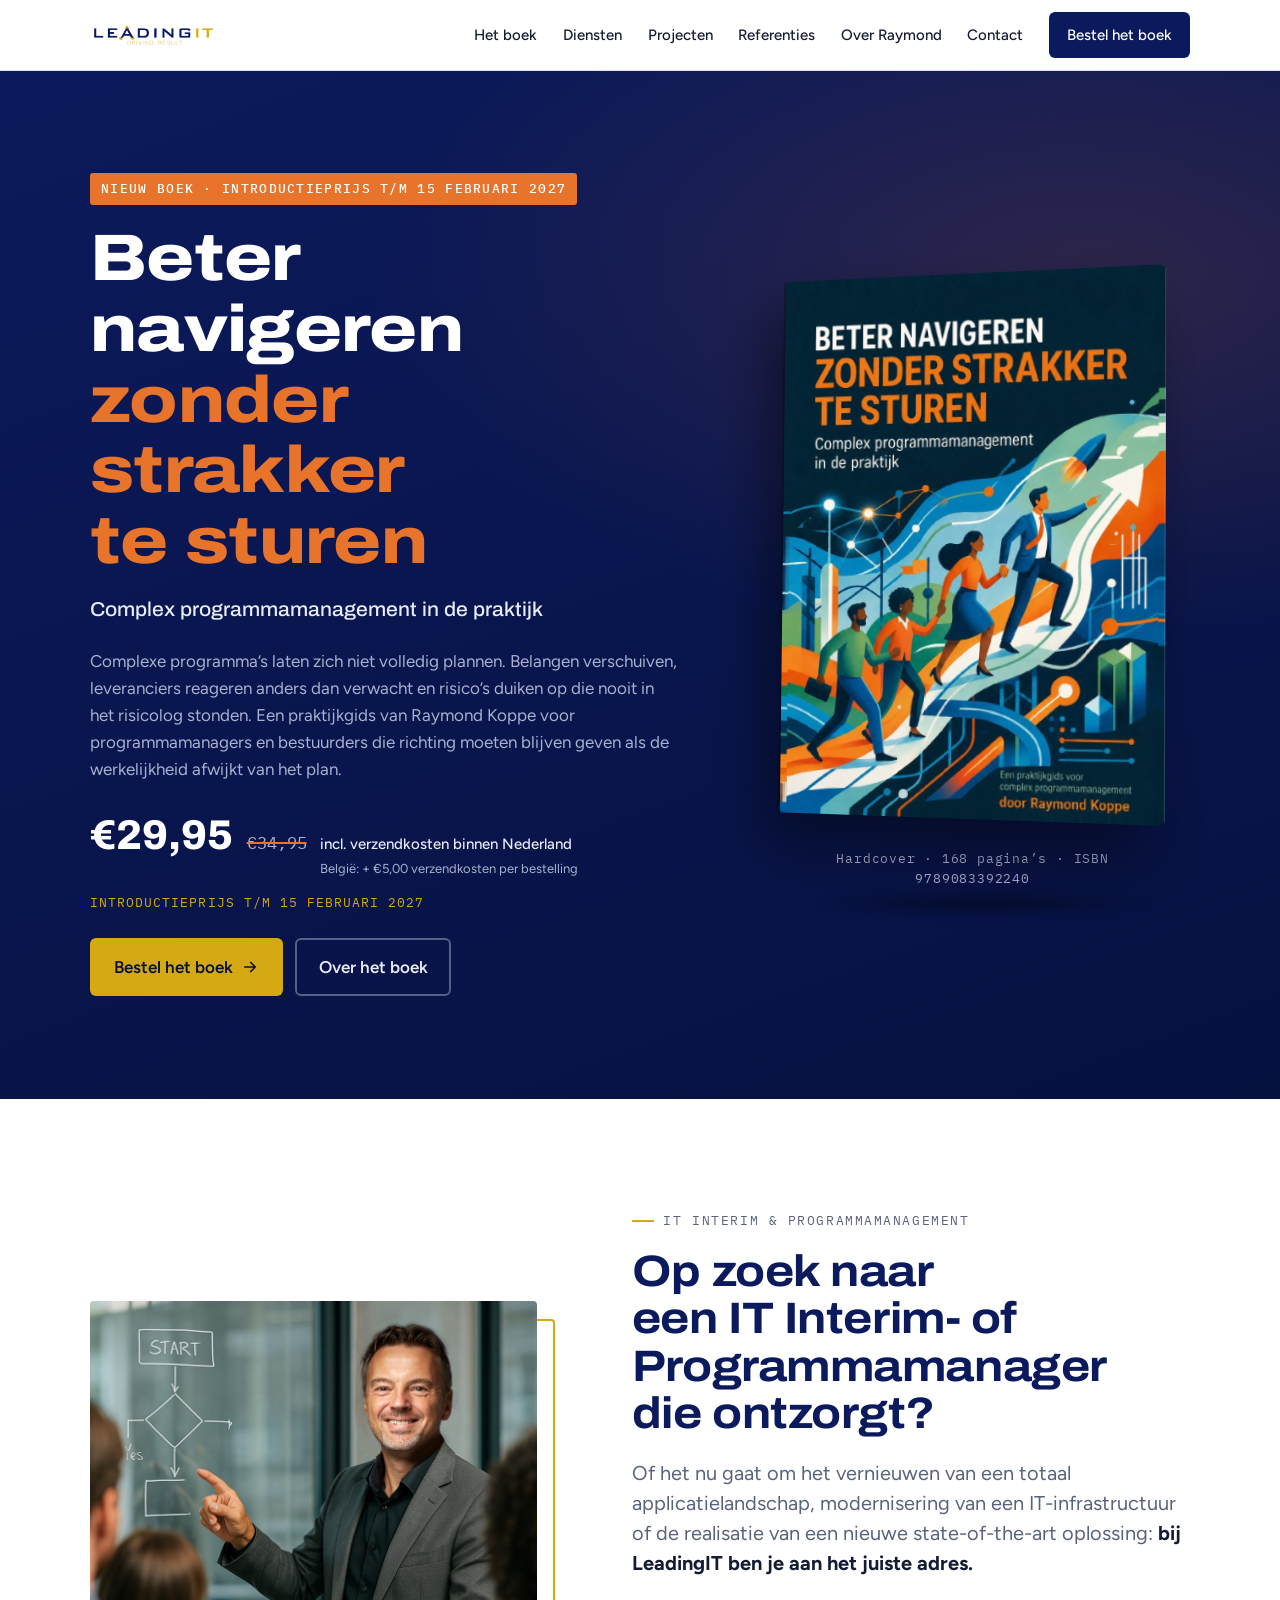
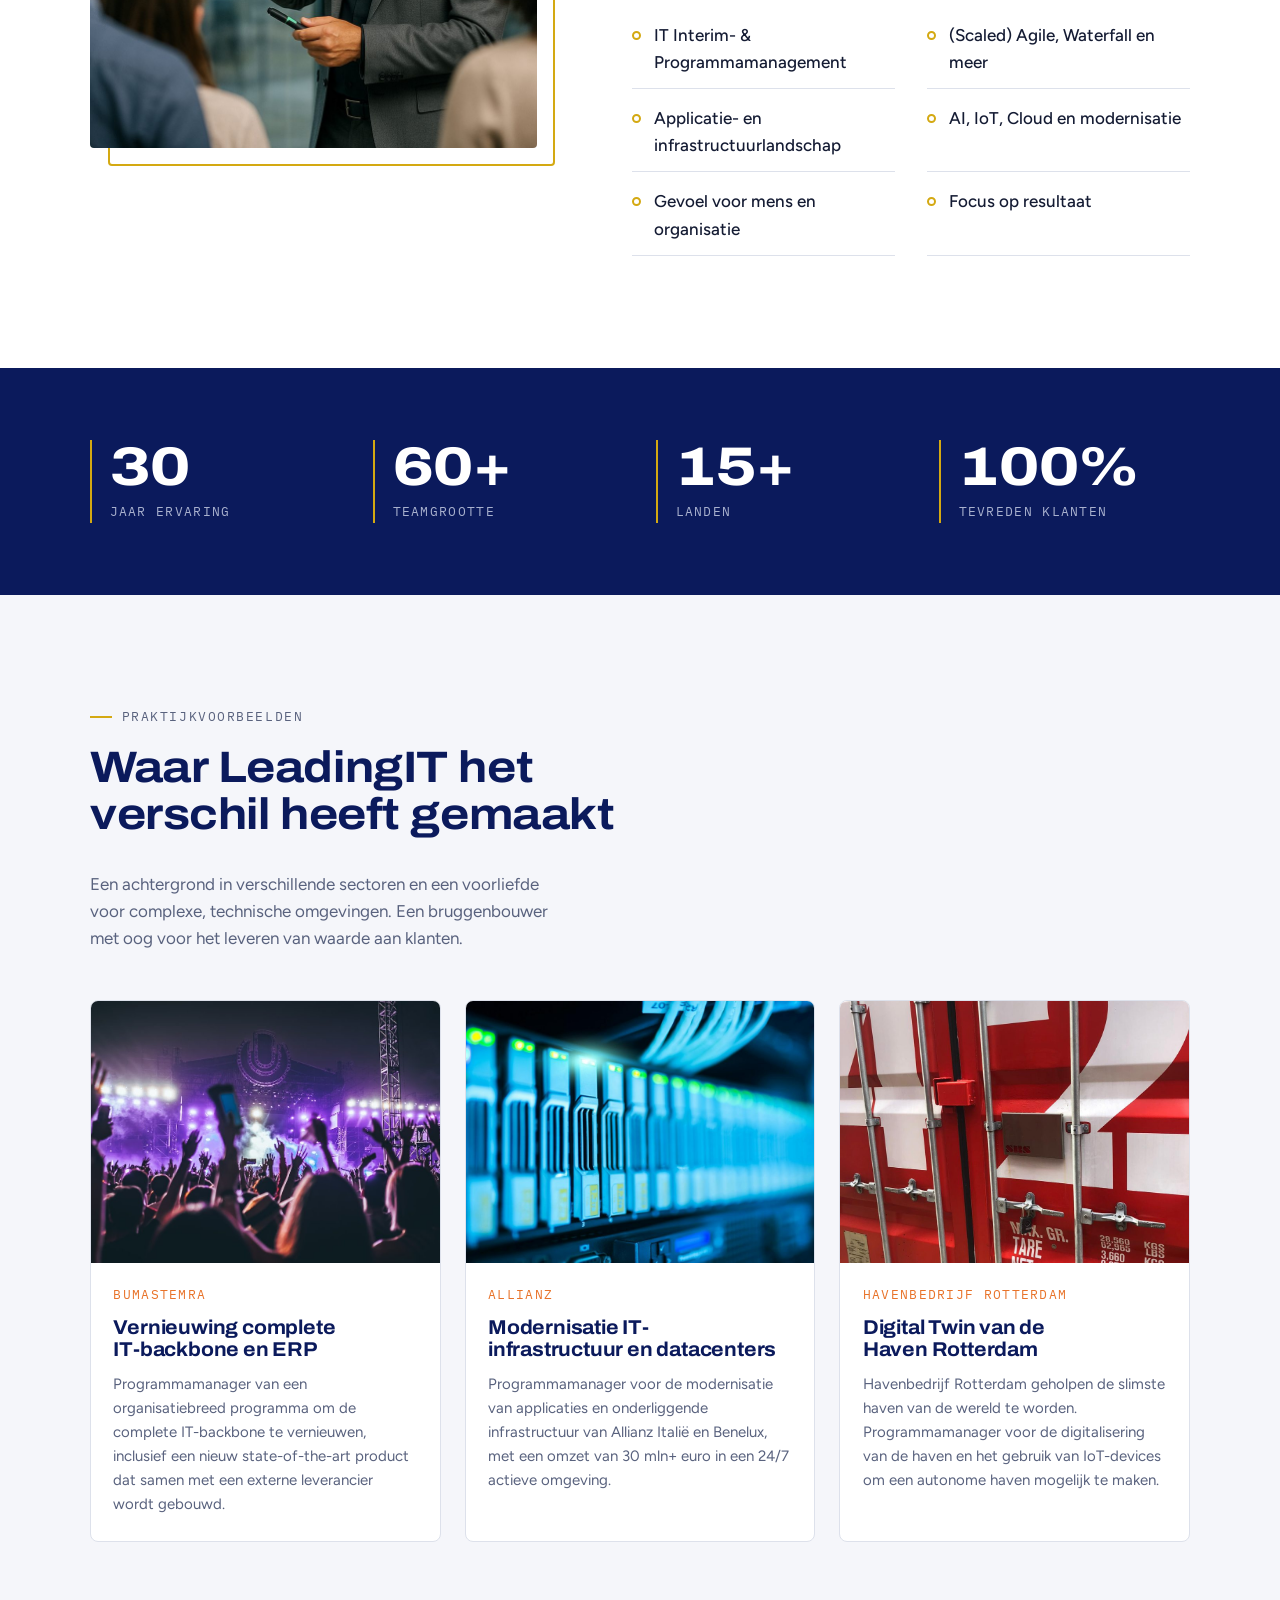
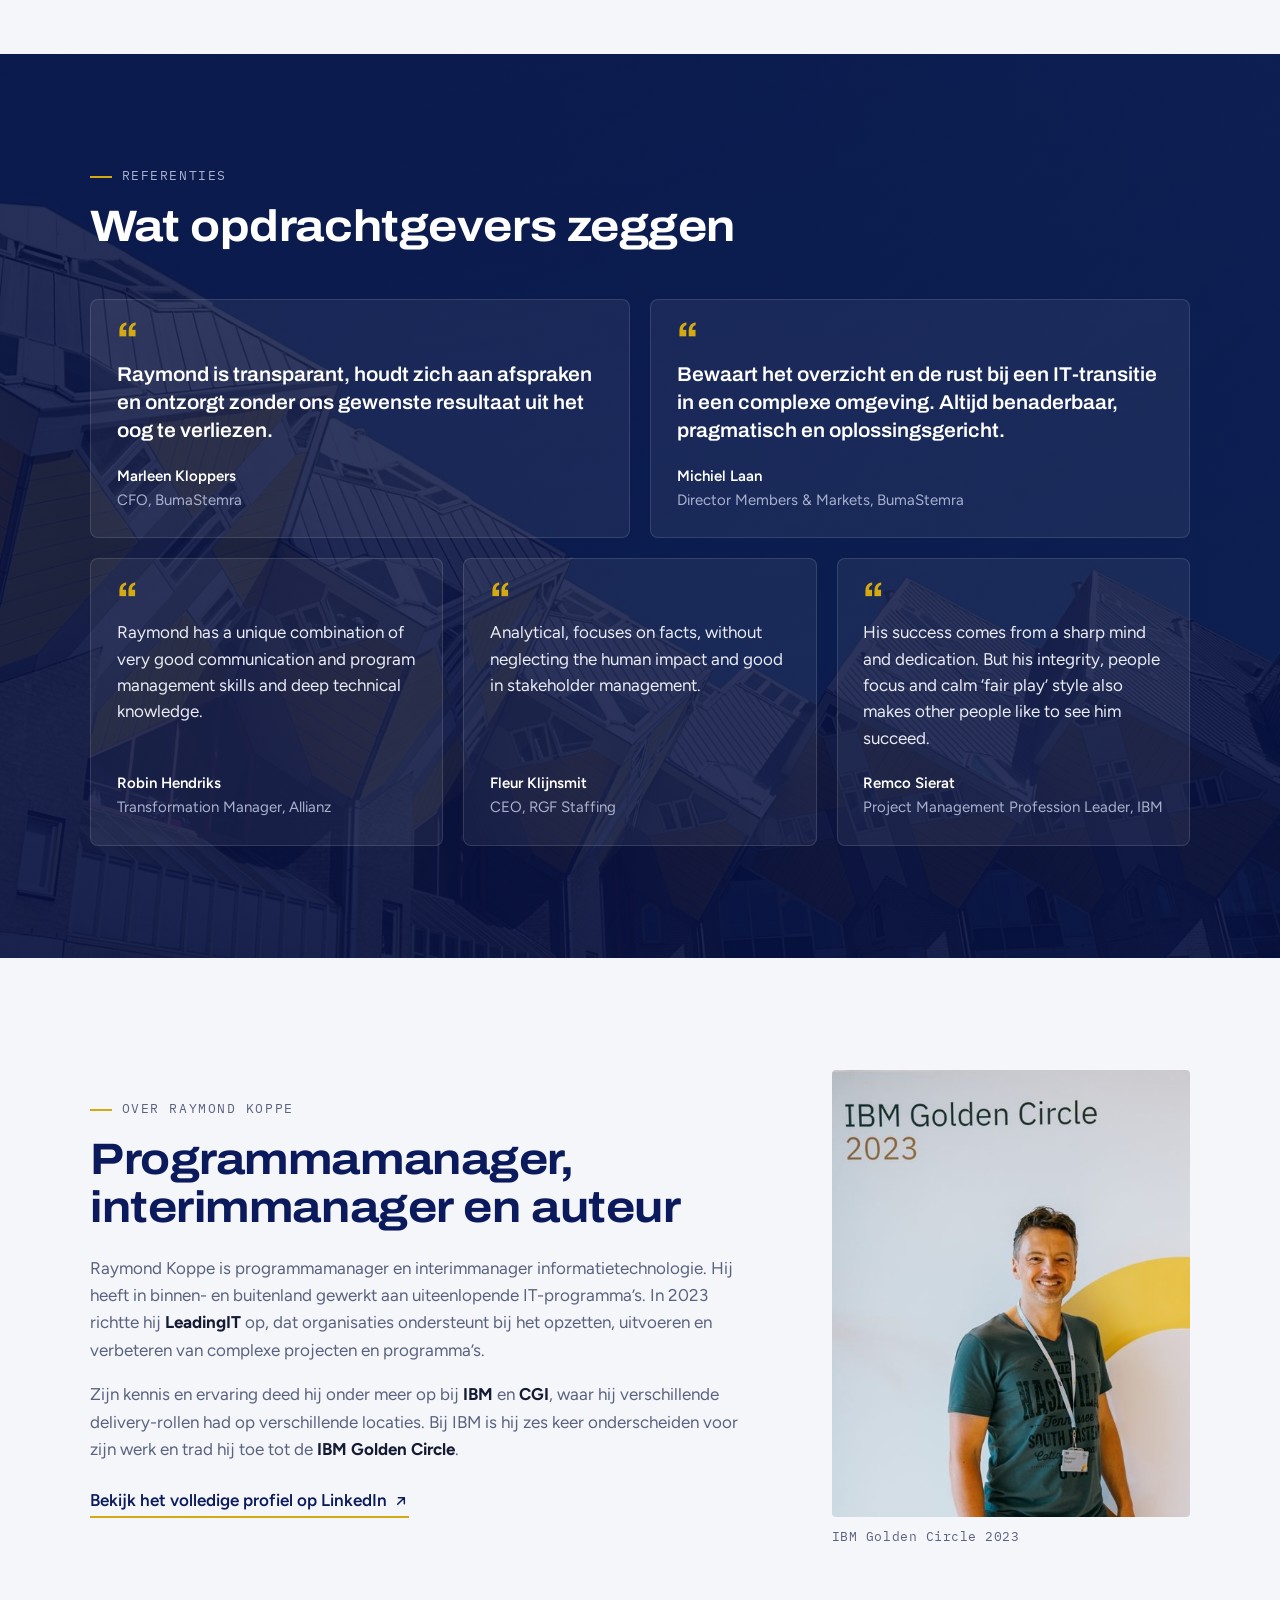
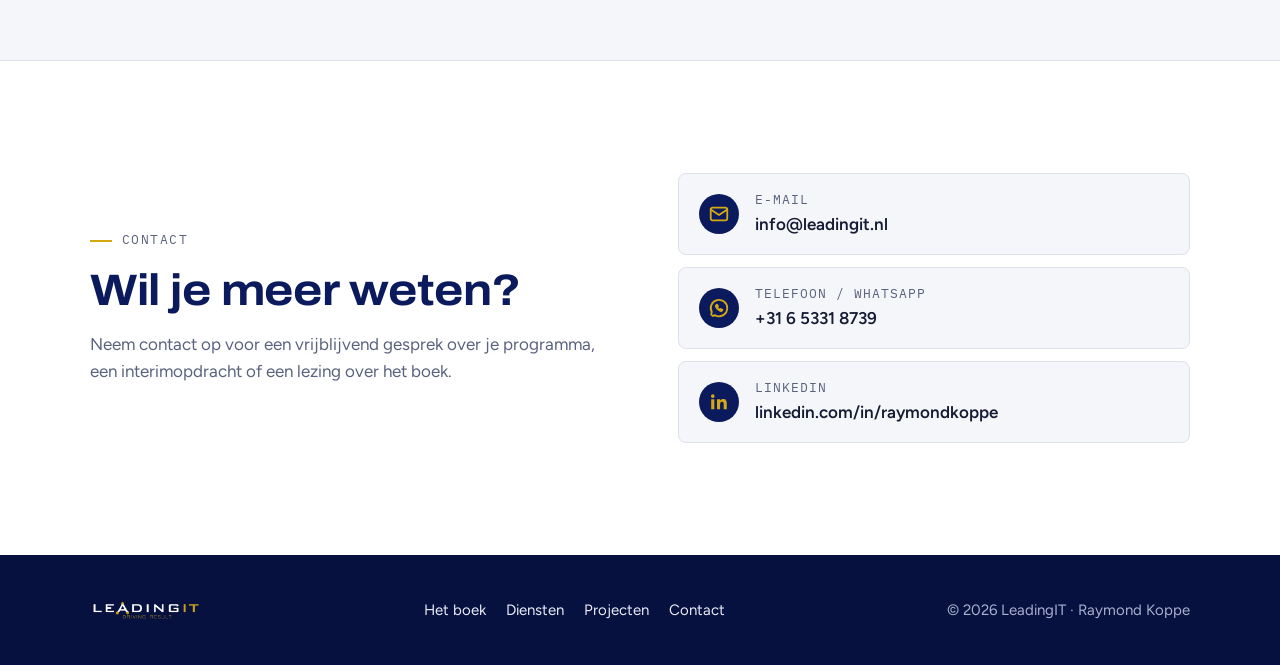
==== index.html @ d5b43ae6 "Add files via upload" ====
<!DOCTYPE html>
<html lang="nl">
<head>
<meta charset="utf-8">
<meta name="viewport" content="width=device-width, initial-scale=1, viewport-fit=cover">
<title>LeadingIT – IT Interim- en Programmamanagement</title>
<meta name="description" content="LeadingIT – IT Interim- en Programmamanagement door Raymond Koppe. Nieuw boek: Beter navigeren zonder strakker te sturen.">
<meta name="theme-color" content="#0B1A5C">
<meta property="og:title" content="LeadingIT – IT Interim- en Programmamanagement">
<meta property="og:description" content="Programmamanagement voor complexe IT-omgevingen door Raymond Koppe. Nieuw: het boek Beter navigeren zonder strakker te sturen.">
<meta property="og:image" content="https://www.leadingit.nl/images/boek-omslag.jpg">
<meta property="og:url" content="https://www.leadingit.nl/">
<meta property="og:type" content="website">
<meta name="twitter:card" content="summary_large_image">
<link rel="canonical" href="https://www.leadingit.nl/">
<link rel="preconnect" href="https://fonts.googleapis.com">
<link rel="preconnect" href="https://fonts.gstatic.com" crossorigin>
<link rel="stylesheet" href="https://fonts.googleapis.com/css2?family=Archivo:wdth,wght@100..125,500..800&family=Figtree:ital,wght@0,400;0,500;0,600;1,400&family=IBM+Plex+Mono:wght@400;500&display=swap">
<script type="application/ld+json">
{"@context":"https://schema.org","@type":"Organization","name":"LeadingIT","url":"https://www.leadingit.nl/","logo":"https://www.leadingit.nl/images/LeadingIT.png","email":"info@leadingit.nl","sameAs":["https://www.linkedin.com/in/raymondkoppe/"]}
</script>
<link rel="stylesheet" href="css/site.css">
</head>
<body>

<header class="site-header">
  <div class="wrap">
    <a href="#top" class="logo" aria-label="LeadingIT – naar boven"><img src="images/LeadingIT.png" alt="LeadingIT – Driving Result" width="800" height="214"></a>
    <button class="menu-toggle" id="menu-toggle" aria-expanded="false" aria-controls="nav" aria-label="Menu openen">
      <svg viewBox="0 0 24 24" fill="none" stroke="currentColor" stroke-width="2" stroke-linecap="round"><path d="M4 7h16M4 12h16M4 17h16"/></svg>
    </button>
    <nav class="nav" id="nav" aria-label="Hoofdmenu">
      <a href="boek/">Het boek</a>
      <a href="#diensten">Diensten</a>
      <a href="#projecten">Projecten</a>
      <a href="#referenties">Referenties</a>
      <a href="#over">Over Raymond</a>
      <a href="#contact">Contact</a>
      <a href="boek/#bestellen" class="btn btn-navy">Bestel het boek</a>
    </nav>
  </div>
</header>

<main id="top">

  <!-- 1. Boekaankondiging -->
  <section class="hero" aria-labelledby="hero-title">
    <div class="wrap">
      <div>
        <span class="badge" data-badge>Verschijnt 16 november 2026 · Nu voorbestellen</span>
        <h1 id="hero-title">Beter navigeren <span>zonder strakker te sturen</span></h1>
        <p class="sub">Complex programmamanagement in de praktijk</p>
        <p class="lead">Complexe programma’s laten zich niet volledig plannen. Belangen verschuiven, leveranciers reageren anders dan verwacht en risico’s duiken op die nooit in het risicolog stonden. Een praktijkgids van Raymond Koppe voor programmamanagers en bestuurders die richting moeten blijven geven als de werkelijkheid afwijkt van het plan.</p>
        <div class="hero-meta">
          <div class="price" data-price-box aria-label="Prijs: introductieprijs 29 euro 95 tot en met 15 februari 2027, daarna 34 euro 95, inclusief verzendkosten binnen Nederland; naar België 5 euro verzendkosten per bestelling">
            <span class="now" data-price-now>€29,95</span>
            <span class="was" data-price-was>€34,95</span>
            <span class="incl">incl. verzendkosten binnen Nederland<small>België: + €5,00 verzendkosten per bestelling</small></span>
            <span class="note" data-promo-note>Introductieprijs t/m 15 februari 2027</span>
          </div>
          <div class="hero-ctas">
            <a href="boek/#bestellen" class="btn btn-gold">Bestel het boek
              <svg width="18" height="18" viewBox="0 0 24 24" fill="none" stroke="currentColor" stroke-width="2.2" stroke-linecap="round" stroke-linejoin="round" aria-hidden="true"><path d="M5 12h14M13 6l6 6-6 6"/></svg></a>
            <a href="boek/" class="btn btn-ghost">Over het boek</a>
          </div>
        </div>
      </div>
      <div class="cover-stage">
        <img class="cover" src="images/boek-omslag.jpg" alt="Omslag van het boek Beter navigeren zonder strakker te sturen – Complex programmamanagement in de praktijk, door Raymond Koppe" width="900" height="1257">
        <p class="isbn">Hardcover · 168 pagina’s · ISBN 9789083392240</p>
      </div>
    </div>
  </section>

  <!-- 3. Diensten -->
  <section class="services" id="diensten" aria-labelledby="diensten-title">
    <div class="wrap">
      <div class="portrait"><img src="images/Raymond.jpg" alt="Raymond Koppe licht een procesdiagram toe aan een team" width="900" height="900" loading="lazy"></div>
      <div>
        <p class="eyebrow">IT Interim &amp; Programmamanagement</p>
        <h2 id="diensten-title">Op zoek naar een IT Interim- of Programmamanager die ontzorgt?</h2>
        <p class="intro">Of het nu gaat om het vernieuwen van een totaal applicatielandschap, modernisering van een IT-infrastructuur of de realisatie van een nieuwe state-of-the-art oplossing: <strong>bij LeadingIT ben je aan het juiste adres.</strong></p>
        <ul class="skills">
          <li>IT Interim- &amp; Programmamanagement</li>
          <li>(Scaled) Agile, Waterfall en meer</li>
          <li>Applicatie- en infrastructuurlandschap</li>
          <li>AI, IoT, Cloud en modernisatie</li>
          <li>Gevoel voor mens en organisatie</li>
          <li>Focus op resultaat</li>
        </ul>
      </div>
    </div>
  </section>

  <!-- 4. Cijfers -->
  <div class="stats" role="region" aria-label="LeadingIT in cijfers">
    <div class="wrap">
      <div class="stat"><b>30</b><span>Jaar ervaring</span></div>
      <div class="stat"><b>60+</b><span>Teamgrootte</span></div>
      <div class="stat"><b>15+</b><span>Landen</span></div>
      <div class="stat"><b>100%</b><span>Tevreden klanten</span></div>
    </div>
  </div>

  <!-- 5. Praktijkvoorbeelden -->
  <section id="projecten" aria-labelledby="projecten-title">
    <div class="wrap">
      <div class="section-head">
        <div>
          <p class="eyebrow">Praktijkvoorbeelden</p>
          <h2 id="projecten-title">Waar LeadingIT het verschil heeft gemaakt</h2>
        </div>
        <p>Een achtergrond in verschillende sectoren en een voorliefde voor complexe, technische omgevingen. Een bruggenbouwer met oog voor het leveren van waarde aan klanten.</p>
      </div>
      <div class="projects">
        <article class="project">
          <figure><img src="images/photo-1506157786151-b8491531f063.jpeg" alt="Publiek bij een concert" width="1000" height="667" loading="lazy"></figure>
          <div class="body">
            <span class="client">BumaStemra</span>
            <h3>Vernieuwing complete IT-backbone en ERP</h3>
            <p>Programmamanager van een organisatiebreed programma om de complete IT-backbone te vernieuwen, inclusief een nieuw state-of-the-art product dat samen met een externe leverancier wordt gebouwd.</p>
          </div>
        </article>
        <article class="project">
          <figure><img src="images/Photobypanumasnikhomkhai.jpg" alt="Serverrack in een datacenter" width="1000" height="668" loading="lazy"></figure>
          <div class="body">
            <span class="client">Allianz</span>
            <h3>Modernisatie IT-infrastructuur en datacenters</h3>
            <p>Programmamanager voor de modernisatie van applicaties en onderliggende infrastructuur van Allianz Italië en Benelux, met een omzet van 30 mln+ euro in een 24/7 actieve omgeving.</p>
          </div>
        </article>
        <article class="project">
          <figure><img src="images/0ea5acba-e7ef-4977-ac87-de1d25829644.jpg" alt="Containerdeuren in de haven" width="750" height="1000" loading="lazy"></figure>
          <div class="body">
            <span class="client">Havenbedrijf Rotterdam</span>
            <h3>Digital Twin van de Haven Rotterdam</h3>
            <p>Havenbedrijf Rotterdam geholpen de slimste haven van de wereld te worden. Programmamanager voor de digitalisering van de haven en het gebruik van IoT-devices om een autonome haven mogelijk te maken.</p>
          </div>
        </article>
      </div>
    </div>
  </section>

  <!-- 6. Referenties -->
  <section class="refs" id="referenties" aria-labelledby="refs-title">
    <div class="wrap">
      <div class="section-head">
        <div>
          <p class="eyebrow">Referenties</p>
          <h2 id="refs-title">Wat opdrachtgevers zeggen</h2>
        </div>
      </div>
      <div class="refs-grid">
        <figure class="ref feature">
          <blockquote>Raymond is transparant, houdt zich aan afspraken en ontzorgt zonder ons gewenste resultaat uit het oog te verliezen.</blockquote>
          <figcaption><b>Marleen Kloppers</b>CFO, BumaStemra</figcaption>
        </figure>
        <figure class="ref feature">
          <blockquote>Bewaart het overzicht en de rust bij een IT-transitie in een complexe omgeving. Altijd benaderbaar, pragmatisch en oplossingsgericht.</blockquote>
          <figcaption><b>Michiel Laan</b>Director Members &amp; Markets, BumaStemra</figcaption>
        </figure>
        <figure class="ref">
          <blockquote>Raymond has a unique combination of very good communication and program management skills and deep technical knowledge.</blockquote>
          <figcaption><b>Robin Hendriks</b>Transformation Manager, Allianz</figcaption>
        </figure>
        <figure class="ref">
          <blockquote>Analytical, focuses on facts, without neglecting the human impact and good in stakeholder management.</blockquote>
          <figcaption><b>Fleur Klijnsmit</b>CEO, RGF Staffing</figcaption>
        </figure>
        <figure class="ref">
          <blockquote>His success comes from a sharp mind and dedication. But his integrity, people focus and calm ‘fair play’ style also makes other people like to see him succeed.</blockquote>
          <figcaption><b>Remco Sierat</b>Project Management Profession Leader, IBM</figcaption>
        </figure>
      </div>
    </div>
  </section>

  <!-- 7. Over Raymond -->
  <section class="about" id="over" aria-labelledby="over-title">
    <div class="wrap">
      <div>
        <p class="eyebrow">Over Raymond Koppe</p>
        <h2 id="over-title">Programmamanager, interimmanager en auteur</h2>
        <div class="prose">
          <p>Raymond Koppe is programmamanager en interimmanager informatietechnologie. Hij heeft in binnen- en buitenland gewerkt aan uiteenlopende IT-programma’s. In 2023 richtte hij <strong>LeadingIT</strong> op, dat organisaties ondersteunt bij het opzetten, uitvoeren en verbeteren van complexe projecten en programma’s.</p>
          <p>Zijn kennis en ervaring deed hij onder meer op bij <strong>IBM</strong> en <strong>CGI</strong>, waar hij verschillende delivery-rollen had op verschillende locaties. Bij IBM is hij zes keer onderscheiden voor zijn werk en trad hij toe tot de <strong>IBM Golden Circle</strong>.</p>
        </div>
        <a class="text-link" href="https://www.linkedin.com/in/raymondkoppe/" target="_blank" rel="noopener">Bekijk het volledige profiel op LinkedIn
          <svg width="16" height="16" viewBox="0 0 24 24" fill="none" stroke="currentColor" stroke-width="2.2" stroke-linecap="round" stroke-linejoin="round" aria-hidden="true"><path d="M7 17 17 7M8 7h9v9"/></svg></a>
      </div>
      <figure>
        <img src="images/raymond-golden-circle.jpg" alt="Raymond Koppe bij de IBM Golden Circle 2023" width="500" height="915" loading="lazy">
        <figcaption>IBM Golden Circle 2023</figcaption>
      </figure>
    </div>
  </section>

  <!-- 8. Contact -->
  <section class="contact" id="contact" aria-labelledby="contact-title">
    <div class="wrap">
      <div>
        <p class="eyebrow">Contact</p>
        <h2 id="contact-title">Wil je meer weten?</h2>
        <p class="lead">Neem contact op voor een vrijblijvend gesprek over je programma, een interimopdracht of een lezing over het boek.</p>
      </div>
      <div class="channels">
        <a class="channel" href="mailto:info@leadingit.nl?subject=Informatie%20aanvraag%20website">
          <svg viewBox="0 0 24 24" fill="none" stroke="currentColor" stroke-width="2" stroke-linecap="round" stroke-linejoin="round" aria-hidden="true"><rect x="3" y="5" width="18" height="14" rx="2"/><path d="m3 7 9 6 9-6"/></svg>
          <span><small>E-mail</small><b>info@leadingit.nl</b></span></a>
        <a class="channel" href="https://wa.me/31653318739" target="_blank" rel="noopener">
          <svg viewBox="0 0 24 24" fill="none" stroke="currentColor" stroke-width="2" stroke-linecap="round" stroke-linejoin="round" aria-hidden="true"><path d="M21 12a9 9 0 0 1-13.3 7.9L3 21l1.1-4.6A9 9 0 1 1 21 12Z"/><path d="M8.5 9.5c.5 2.5 3.5 5.5 6 6l1.2-1.4-2-1-1 .9c-1-.4-2.3-1.7-2.7-2.7l.9-1-1-2-1.4 1.2Z"/></svg>
          <span><small>Telefoon / WhatsApp</small><b>+31 6 5331 8739</b></span></a>
        <a class="channel" href="https://www.linkedin.com/in/raymondkoppe/" target="_blank" rel="noopener">
          <svg viewBox="0 0 24 24" fill="currentColor" aria-hidden="true"><path d="M6.9 20H3.5V9h3.4v11ZM5.2 7.5a2 2 0 1 1 0-4 2 2 0 0 1 0 4ZM20.5 20h-3.4v-5.4c0-1.3 0-3-1.8-3s-2.1 1.4-2.1 2.9V20H9.8V9h3.3v1.5c.5-.9 1.6-1.8 3.3-1.8 3.5 0 4.1 2.3 4.1 5.3V20Z"/></svg>
          <span><small>LinkedIn</small><b>linkedin.com/in/raymondkoppe</b></span></a>
      </div>
    </div>
  </section>
</main>

<footer class="site-footer">
  <div class="wrap">
    <a href="./"><img src="images/LeadingIT-licht.png" alt="LeadingIT" width="800" height="214"></a>
    <nav aria-label="Footer">
      <a href="boek/">Het boek</a><a href="#diensten">Diensten</a><a href="#projecten">Projecten</a><a href="#contact">Contact</a>
    </nav>
    <span>© <span id="year">2026</span> LeadingIT · Raymond Koppe</span>
  </div>
</footer>

<script src="js/site.js"></script>
</body>
</html>
---- css/site.css ----
/* Layout: book-first hero on deep navy, then light editorial sections on a 12-col grid; one gold accent, cover-orange only around the book. */
:root{
  --navy:#0B1A5C;      /* logo navy */
  --navy-deep:#071140;
  --gold:#D4A912;      /* logo gold */
  --orange:#E8732A;    /* from the book cover */
  --ink:#141B33;
  --muted:#59627E;
  --paper:#F5F6FA;     /* cool off-white, biased to navy */
  --white:#FFFFFF;
  --line:#DDE1EB;
  --on-navy:#E9ECF6;
  --on-navy-muted:#A9B1CE;
  --ok:#1E7A4C;
  --err:#B3261E;

  --f-display:"Archivo", "Arial Narrow", Arial, sans-serif;
  --f-body:"Figtree", "Segoe UI", system-ui, sans-serif;
  --f-mono:"IBM Plex Mono", ui-monospace, Menlo, Consolas, monospace;

  --s-xs:.8125rem; --s-sm:.9375rem; --s-md:1.0625rem; --s-lg:1.25rem; --s-xl:1.75rem; --s-2xl:clamp(1.9rem,3.6vw,2.75rem); --s-3xl:clamp(2.3rem,5.4vw,4.1rem);
  --gutter:clamp(16px,4vw,40px);
  --max:1180px;
  --radius:6px;
  color-scheme:light;
}
*,*::before,*::after{box-sizing:border-box}
html{scroll-behavior:smooth;scroll-padding-top:84px}
body{margin:0;background:var(--paper);color:var(--ink);font-family:var(--f-body);font-size:var(--s-md);line-height:1.6;-webkit-font-smoothing:antialiased}
img{max-width:100%;height:auto;display:block}
a{color:inherit}
h1,h2,h3{font-family:var(--f-display);font-stretch:112%;line-height:1.08;letter-spacing:-.01em;margin:0;text-wrap:balance}
p{margin:0}
.wrap{max-width:var(--max);margin-inline:auto;padding-inline:var(--gutter)}
.eyebrow{font-family:var(--f-mono);font-size:var(--s-xs);letter-spacing:.12em;text-transform:uppercase;color:var(--muted);display:flex;align-items:center;gap:.6rem}
.eyebrow::before{content:"";width:22px;height:2px;background:var(--gold)}
section{padding-block:clamp(64px,9vw,112px)}
:focus-visible{outline:3px solid var(--gold);outline-offset:2px;border-radius:2px}

/* Buttons */
.btn{display:inline-flex;align-items:center;gap:.55rem;font-family:var(--f-body);font-weight:600;font-size:var(--s-md);padding:.85rem 1.35rem;border-radius:var(--radius);border:2px solid transparent;text-decoration:none;cursor:pointer;transition:background .2s,color .2s,border-color .2s,transform .2s}
.btn:hover{transform:translateY(-1px)}
.btn-gold{background:var(--gold);color:var(--navy-deep)}
.btn-gold:hover{background:#E6BB1E}
.btn-ghost{border-color:rgba(233,236,246,.35);color:var(--on-navy)}
.btn-ghost:hover{border-color:var(--on-navy)}
.btn-navy{background:var(--navy);color:var(--white)}
.btn-navy:hover{background:var(--navy-deep)}

/* Header */
.site-header{position:sticky;top:env(safe-area-inset-top,0px);z-index:50;background:rgba(255,255,255,.94);backdrop-filter:saturate(1.4) blur(10px);border-bottom:1px solid var(--line)}
.site-header .wrap{display:flex;align-items:center;justify-content:space-between;gap:1.5rem;min-height:70px}
.logo img{height:34px;width:auto}
.nav{display:flex;align-items:center;gap:1.6rem}
.nav a{text-decoration:none;font-weight:500;font-size:var(--s-sm);color:var(--ink)}
.nav a:not(.btn):hover{color:var(--navy);text-decoration:underline;text-decoration-color:var(--gold);text-underline-offset:6px;text-decoration-thickness:2px}
.nav .btn{padding:.55rem 1rem;font-size:var(--s-sm)}
.nav a.btn,.nav a.btn:hover{color:var(--white);text-decoration:none}
.menu-toggle{display:none;background:none;border:0;padding:.5rem;cursor:pointer;color:var(--navy)}
.menu-toggle svg{width:28px;height:28px}
@media (max-width:900px){
  .menu-toggle{display:block}
  .nav{position:absolute;left:0;right:0;top:100%;flex-direction:column;align-items:stretch;gap:0;background:var(--white);border-bottom:1px solid var(--line);padding:.5rem var(--gutter) 1.25rem;display:none}
  .nav.open{display:flex}
  .nav a{padding:.8rem 0;border-bottom:1px solid var(--line);font-size:var(--s-md)}
  .nav .btn{margin-top:1rem;justify-content:center;border-bottom:0}
}

/* Hero: book */
.hero{background:radial-gradient(1200px 600px at 85% 20%,rgba(232,115,42,.16),transparent 60%),linear-gradient(160deg,var(--navy) 0%,var(--navy-deep) 100%);color:var(--on-navy);padding-block:clamp(56px,8vw,104px);overflow:hidden}
.hero .wrap{display:grid;grid-template-columns:minmax(0,1.15fr) minmax(0,.85fr);gap:clamp(32px,6vw,80px);align-items:center}
.hero .eyebrow{color:var(--on-navy-muted)}
.badge{display:inline-flex;align-items:center;gap:.5rem;font-family:var(--f-mono);font-size:var(--s-xs);letter-spacing:.1em;text-transform:uppercase;background:var(--orange);color:var(--white);padding:.35rem .7rem;border-radius:3px;font-weight:500}
.hero h1{font-size:var(--s-3xl);font-weight:800;font-stretch:118%;color:var(--white);margin-top:1.1rem}
.hero h1 span{color:var(--orange);display:block}
.hero .sub{font-family:var(--f-display);font-stretch:105%;font-size:var(--s-lg);font-weight:500;color:var(--on-navy);margin-top:1rem}
.hero .lead{max-width:56ch;color:var(--on-navy-muted);margin-top:1.4rem;font-size:var(--s-md)}
.hero-meta{display:flex;flex-wrap:wrap;align-items:flex-end;gap:1.5rem 2rem;margin-top:2rem}
.price{display:flex;align-items:baseline;gap:.85rem;flex-wrap:wrap}
.price .now{font-family:var(--f-display);font-weight:800;font-size:2.6rem;color:var(--white);font-variant-numeric:tabular-nums;line-height:1}
.price .was{font-family:var(--f-mono);color:var(--on-navy-muted);text-decoration:line-through;text-decoration-color:var(--orange);text-decoration-thickness:2px}
.price .incl{font-size:var(--s-sm);color:var(--on-navy);font-weight:500}
.price .note{flex-basis:100%;font-family:var(--f-mono);font-size:var(--s-xs);letter-spacing:.08em;text-transform:uppercase;color:var(--gold)}
.hero-ctas{display:flex;flex-wrap:wrap;gap:.75rem}
.cover-stage{position:relative;justify-self:center;perspective:1400px;max-width:380px;width:100%}
.cover{width:100%;border-radius:3px 6px 6px 3px;box-shadow:0 2px 0 rgba(255,255,255,.08) inset,-18px 30px 60px rgba(0,0,0,.45),-2px 0 0 rgba(0,0,0,.25);transform:rotateY(-12deg) rotateX(2deg);transform-origin:left center;transition:transform .6s cubic-bezier(.2,.7,.2,1)}
.cover-stage:hover .cover{transform:rotateY(-4deg)}
.cover-stage::after{content:"";position:absolute;left:8%;right:2%;bottom:-26px;height:26px;background:radial-gradient(closest-side,rgba(0,0,0,.45),transparent);filter:blur(4px)}
.isbn{font-family:var(--f-mono);font-size:var(--s-xs);color:var(--on-navy-muted);margin-top:2.4rem;text-align:center;letter-spacing:.06em}
@media (max-width:860px){.hero .wrap{grid-template-columns:1fr}.cover-stage{max-width:280px;order:-1}}

/* Book + order */
.book .wrap{display:grid;grid-template-columns:minmax(0,1fr) minmax(0,460px);gap:clamp(32px,6vw,72px);align-items:start}
.book h2{font-size:var(--s-2xl);color:var(--navy);margin-top:1rem}
.prose{display:grid;gap:1.1rem;margin-top:1.5rem;max-width:62ch;color:var(--ink)}
.prose strong{color:var(--navy)}
.questions{list-style:none;padding:0;margin:2rem 0 0;display:grid;gap:0;border-top:1px solid var(--line);max-width:62ch}
.questions li{padding:1rem 0 1rem 2.2rem;border-bottom:1px solid var(--line);position:relative;font-weight:500}
.questions li::before{content:"?";position:absolute;left:0;top:.95rem;width:1.5rem;height:1.5rem;border-radius:50%;background:var(--navy);color:var(--gold);font-family:var(--f-display);font-weight:800;font-size:.85rem;display:grid;place-items:center}
.pullquote{margin:2.4rem 0 0;padding:0;max-width:30ch;font-family:var(--f-display);font-stretch:110%;font-weight:700;font-size:var(--s-xl);line-height:1.2;color:var(--navy)}
.pullquote::before{content:"";display:block;width:48px;height:4px;background:var(--orange);margin-bottom:1rem}
.parts{list-style:none;padding:0;margin:2rem 0 0;display:grid;grid-template-columns:repeat(auto-fit,minmax(150px,1fr));gap:.6rem;max-width:62ch}
.parts li{background:var(--white);border:1px solid var(--line);border-radius:var(--radius);padding:.75rem .9rem;font-weight:600;font-size:var(--s-sm);color:var(--navy);line-height:1.3}
.parts span{display:block;font-family:var(--f-mono);font-size:var(--s-xs);font-weight:400;letter-spacing:.08em;text-transform:uppercase;color:var(--orange);margin-bottom:.25rem}
.audience{display:flex;flex-wrap:wrap;gap:.5rem;margin-top:2rem}
.audience span{font-size:var(--s-sm);font-weight:500;border:1px solid var(--line);background:var(--white);padding:.35rem .8rem;border-radius:99px}

.order{background:var(--white);border:1px solid var(--line);border-radius:10px;padding:clamp(20px,3vw,32px);box-shadow:0 24px 48px -28px rgba(11,26,92,.35)}
.order-head{display:flex;gap:1rem;align-items:center;padding-bottom:1.25rem;border-bottom:1px solid var(--line)}
.order-head img{width:64px;border-radius:2px;box-shadow:0 6px 14px rgba(0,0,0,.2)}
.order-head h3{font-size:var(--s-lg);color:var(--navy)}
.order-head p{font-size:var(--s-sm);color:var(--muted)}
.order-head .mini-price{font-family:var(--f-mono);font-size:var(--s-sm);margin-top:.2rem;color:var(--ink)}
.order-head .mini-price s{color:var(--muted)}
form{display:grid;gap:1rem;margin-top:1.25rem}
.row{display:grid;grid-template-columns:1fr 1fr;gap:1rem}
.row.addr{grid-template-columns:1fr 1.6fr}
@media (max-width:480px){.row,.row.addr{grid-template-columns:1fr}}
.field{display:grid;gap:.35rem;min-width:0}
label{font-size:var(--s-sm);font-weight:600;color:var(--ink)}
label .opt{font-weight:400;color:var(--muted)}
input,textarea{font:inherit;font-size:var(--s-md);color:var(--ink);background:var(--paper);border:1px solid var(--line);border-radius:var(--radius);padding:.7rem .8rem;width:100%;transition:border-color .15s,background .15s}
input:focus,textarea:focus{outline:none;border-color:var(--navy);background:var(--white);box-shadow:0 0 0 3px rgba(11,26,92,.12)}
input:user-invalid{border-color:var(--err)}
textarea{min-height:84px;resize:vertical}
.qty{display:flex;align-items:stretch;border:1px solid var(--line);border-radius:var(--radius);overflow:hidden;width:max-content}
.qty button{background:var(--paper);border:0;width:44px;font-size:1.2rem;cursor:pointer;color:var(--navy)}
.qty button:hover{background:var(--line)}
.qty input{width:64px;text-align:center;border:0;border-radius:0;background:var(--white);font-variant-numeric:tabular-nums;-moz-appearance:textfield}
.qty input::-webkit-outer-spin-button,.qty input::-webkit-inner-spin-button{-webkit-appearance:none;margin:0}
.total{display:flex;justify-content:space-between;align-items:baseline;padding:1rem 0;border-top:1px dashed var(--line);border-bottom:1px dashed var(--line)}
.total span:first-child{font-size:var(--s-sm);color:var(--muted)}
.total output{font-family:var(--f-display);font-weight:800;font-size:1.6rem;color:var(--navy);font-variant-numeric:tabular-nums}
.fine{font-size:var(--s-xs);color:var(--muted);line-height:1.5}
.consent{display:flex;gap:.6rem;align-items:flex-start;font-weight:400;font-size:var(--s-sm)}
.consent input{width:auto;margin-top:.25rem;accent-color:var(--navy)}
.hp{position:absolute;left:-9999px}
.form-msg{border-radius:var(--radius);padding:1rem;font-size:var(--s-sm)}
.form-msg.ok{background:#E8F4EE;color:var(--ok);border:1px solid #BFE0CD}
.form-msg.err{background:#FBEDEC;color:var(--ink);border:1px solid #F0C9C6}
.form-msg pre{white-space:pre-wrap;font-family:var(--f-mono);font-size:var(--s-xs);background:var(--white);border:1px solid var(--line);padding:.75rem;border-radius:4px;margin:.75rem 0;max-height:220px;overflow:auto}
.form-msg .actions{display:flex;flex-wrap:wrap;gap:.5rem}
.form-msg .btn{padding:.5rem .9rem;font-size:var(--s-sm)}
.book .wrap>*{min-width:0}
@media (max-width:960px){.book .wrap{grid-template-columns:minmax(0,1fr)}.order{position:static}}

/* Services */
.services{background:var(--white)}
.services .wrap{display:grid;grid-template-columns:minmax(0,1fr) minmax(0,1.2fr);gap:clamp(32px,6vw,80px);align-items:center}
.portrait{position:relative;padding:0 18px 18px 0}
.portrait img{width:100%;aspect-ratio:1;object-fit:cover;border-radius:4px}
.portrait::before{content:"";position:absolute;inset:18px 0 0 18px;border:2px solid var(--gold);border-radius:4px;z-index:0}
.portrait img{position:relative;z-index:1}
.services h2{font-size:var(--s-2xl);color:var(--navy);margin-top:1rem}
.services .intro{margin-top:1.25rem;max-width:58ch;color:var(--muted);font-size:var(--s-lg);line-height:1.5}
.services .intro strong{color:var(--ink)}
.skills{list-style:none;padding:0;margin:2rem 0 0;display:grid;grid-template-columns:repeat(2,minmax(0,1fr));gap:.25rem 2rem}
.skills li{display:flex;gap:.8rem;align-items:baseline;padding:.75rem 0;border-bottom:1px solid var(--line);font-weight:500}
.skills li::before{content:"";flex:none;width:9px;height:9px;border-radius:50%;border:2px solid var(--gold);transform:translateY(-1px)}
@media (max-width:860px){.services .wrap{grid-template-columns:1fr}.portrait{max-width:420px}}
@media (max-width:480px){.skills{grid-template-columns:1fr}}

/* Stats */
.stats{background:var(--navy);color:var(--on-navy);padding-block:clamp(48px,6vw,72px)}
.stats .wrap{display:grid;grid-template-columns:repeat(4,minmax(0,1fr));gap:2rem}
.stat{border-left:2px solid var(--gold);padding-left:1.1rem}
.stat b{display:block;font-family:var(--f-display);font-stretch:118%;font-weight:800;font-size:clamp(2.2rem,4.5vw,3.4rem);line-height:1;color:var(--white);font-variant-numeric:tabular-nums}
.stat span{display:block;margin-top:.5rem;font-family:var(--f-mono);font-size:var(--s-xs);letter-spacing:.1em;text-transform:uppercase;color:var(--on-navy-muted)}
@media (max-width:760px){.stats .wrap{grid-template-columns:repeat(2,minmax(0,1fr))}}

/* Projects */
.section-head{display:flex;justify-content:space-between;align-items:flex-end;gap:2rem;flex-wrap:wrap;margin-bottom:clamp(32px,4vw,48px)}
.section-head h2{font-size:var(--s-2xl);color:var(--navy);margin-top:1rem;max-width:22ch}
.section-head p{max-width:44ch;color:var(--muted)}
.projects{display:grid;grid-template-columns:repeat(3,minmax(0,1fr));gap:1.5rem}
.project{background:var(--white);border:1px solid var(--line);border-radius:8px;overflow:hidden;display:flex;flex-direction:column}
.project figure{margin:0;aspect-ratio:4/3;overflow:hidden;background:var(--navy)}
.project figure img{width:100%;height:100%;object-fit:cover;transition:transform .6s ease}
.project:hover figure img{transform:scale(1.04)}
.project .body{padding:1.4rem 1.4rem 1.6rem;display:grid;gap:.7rem;align-content:start}
.project .client{font-family:var(--f-mono);font-size:var(--s-xs);letter-spacing:.1em;text-transform:uppercase;color:var(--orange)}
.project h3{font-size:var(--s-lg);color:var(--navy);font-stretch:106%}
.project p{color:var(--muted);font-size:var(--s-sm)}
@media (max-width:900px){.projects{grid-template-columns:1fr 1fr}}
@media (max-width:600px){.projects{grid-template-columns:1fr}}

/* Testimonials */
.refs{background:linear-gradient(rgba(7,17,64,.86),rgba(7,17,64,.92)),url("../images/IMG_0067.jpg") center/cover;color:var(--on-navy)}
.refs .section-head h2{color:var(--white)}
.refs .eyebrow{color:var(--on-navy-muted)}
.refs-grid{display:grid;grid-template-columns:repeat(6,minmax(0,1fr));gap:1.25rem}
.ref{margin:0;background:rgba(255,255,255,.06);border:1px solid rgba(255,255,255,.12);border-radius:8px;padding:1.6rem;display:flex;flex-direction:column;justify-content:space-between;gap:1.25rem;grid-column:span 2}
.ref.feature{grid-column:span 3}
.ref blockquote{margin:0;font-size:var(--s-md);line-height:1.55;color:var(--on-navy)}
.ref.feature blockquote{font-family:var(--f-display);font-stretch:104%;font-weight:600;font-size:var(--s-lg);line-height:1.4;color:var(--white)}
.ref blockquote::before{content:"\201C";display:block;font-family:var(--f-display);font-weight:800;font-size:2.6rem;line-height:.6;color:var(--gold);margin-bottom:.6rem}
.ref figcaption{font-size:var(--s-sm);color:var(--on-navy-muted)}
.ref figcaption b{display:block;color:var(--white);font-weight:600}
@media (max-width:900px){.refs-grid{grid-template-columns:1fr 1fr}.ref,.ref.feature{grid-column:span 1}.ref.feature:first-child{grid-column:span 2}}
@media (max-width:600px){.refs-grid{grid-template-columns:1fr}.ref.feature:first-child{grid-column:span 1}}

/* About */
.about .wrap{display:grid;grid-template-columns:minmax(0,1.3fr) minmax(0,.7fr);gap:clamp(32px,6vw,80px);align-items:center}
.about h2{font-size:var(--s-2xl);color:var(--navy);margin-top:1rem}
.about .prose{color:var(--muted)}
.about .prose strong{color:var(--ink)}
.about figure{margin:0}
.about figure img{width:100%;aspect-ratio:4/5;object-fit:cover;object-position:top;border-radius:4px}
.about figcaption{font-family:var(--f-mono);font-size:var(--s-xs);color:var(--muted);margin-top:.6rem;letter-spacing:.04em}
.text-link{display:inline-flex;align-items:center;gap:.4rem;margin-top:1.5rem;font-weight:600;color:var(--navy);text-decoration:none;border-bottom:2px solid var(--gold);padding-bottom:2px}
@media (max-width:760px){.about .wrap{grid-template-columns:1fr}.about figure{max-width:360px}}

/* Contact + footer */
.contact{background:var(--white);border-top:1px solid var(--line)}
.contact .wrap{display:grid;grid-template-columns:minmax(0,1fr) minmax(0,1fr);gap:clamp(32px,6vw,80px);align-items:center}
.contact h2{font-size:var(--s-2xl);color:var(--navy);margin-top:1rem}
.contact p.lead{margin-top:1rem;color:var(--muted);max-width:48ch}
.channels{display:grid;gap:.75rem}
.channel{display:flex;align-items:center;gap:1rem;padding:1rem 1.2rem;border:1px solid var(--line);border-radius:8px;text-decoration:none;background:var(--paper);transition:border-color .2s,background .2s}
.channel:hover{border-color:var(--navy);background:var(--white)}
.channel svg{flex:none;width:40px;height:40px;padding:9px;border-radius:50%;background:var(--navy);color:var(--gold)}
.channel small{display:block;font-family:var(--f-mono);font-size:var(--s-xs);letter-spacing:.08em;text-transform:uppercase;color:var(--muted)}
.channel b{font-weight:600;color:var(--ink);overflow-wrap:anywhere}
@media (max-width:760px){.contact .wrap{grid-template-columns:1fr}}
.site-footer{background:var(--navy-deep);color:var(--on-navy-muted);padding-block:2.5rem;font-size:var(--s-sm)}
.site-footer .wrap{display:flex;flex-wrap:wrap;gap:1rem 2rem;align-items:center;justify-content:space-between}
.site-footer img{height:30px;width:auto}
.site-footer nav{display:flex;flex-wrap:wrap;gap:1.25rem}
.site-footer a{text-decoration:none;color:var(--on-navy)}
.site-footer a:hover{color:var(--gold)}

@media (prefers-reduced-motion:reduce){*{transition:none!important;scroll-behavior:auto!important}.cover{transform:none}}

/* Author block (boekpagina) */
.author{background:var(--white)}
.author figure img{aspect-ratio:1;object-position:center}
/* Book teaser on homepage hero is the full hero; nothing extra needed */

/* Book page: info + separate order section */
.book .wrap{grid-template-columns:minmax(0,1.05fr) minmax(0,.95fr)}
.book-side{padding-top:.4rem}
.side-title{font-size:var(--s-lg);color:var(--navy);font-stretch:106%}
.book-side .questions{margin-top:1rem}
.order-sec{background:var(--white);border-top:1px solid var(--line)}
.order-sec .wrap{display:grid;grid-template-columns:minmax(0,.9fr) minmax(0,1.1fr);gap:clamp(32px,6vw,72px);align-items:start}
.order-sec h2{font-size:var(--s-2xl);color:var(--navy);margin-top:1rem}
.summary-card{display:flex;gap:1.25rem;align-items:center;margin-top:1.75rem;padding:1.25rem;background:var(--paper);border:1px solid var(--line);border-radius:8px}
.summary-card img{width:110px;flex:none;border-radius:2px;box-shadow:0 10px 24px rgba(0,0,0,.22)}
.summary-title{font-family:var(--f-display);font-stretch:106%;font-weight:700;color:var(--navy);line-height:1.25}
.summary-meta{font-size:var(--s-sm);color:var(--muted);margin-top:.25rem}
.summary-price{margin-top:.6rem;font-variant-numeric:tabular-nums}
.summary-price b{font-family:var(--f-display);font-weight:800;font-size:1.9rem;color:var(--navy)}
.summary-price s{color:var(--muted);margin-left:.4rem;text-decoration-color:var(--orange)}
.summary-note{font-family:var(--f-mono);font-size:var(--s-xs);letter-spacing:.08em;text-transform:uppercase;color:var(--orange)}
.facts{list-style:none;padding:0;margin:1.5rem 0 0;display:grid;gap:.6rem}
.facts li{display:flex;gap:.7rem;align-items:baseline}
.facts li::before{content:"";flex:none;width:14px;height:8px;border-left:2px solid var(--gold);border-bottom:2px solid var(--gold);transform:rotate(-45deg) translateY(-3px)}
.facts a{color:var(--navy);font-weight:600}
@media (max-width:960px){.book .wrap,.order-sec .wrap{grid-template-columns:minmax(0,1fr)}}
@media (max-width:420px){.summary-card{flex-direction:column;align-items:flex-start}}

/* Price breakdown in order form */
.price .incl small{display:block;font-weight:400;font-size:var(--s-xs);color:var(--on-navy-muted);margin-top:.15rem}
.hint{font-size:var(--s-xs);color:var(--muted);margin-top:.35rem}
.hint b{color:var(--orange);font-weight:600}
select{font:inherit;font-size:var(--s-md);color:var(--ink);background:var(--paper);border:1px solid var(--line);border-radius:var(--radius);padding:.7rem .8rem;width:100%}
select:focus{outline:none;border-color:var(--navy);background:var(--white);box-shadow:0 0 0 3px rgba(11,26,92,.12)}
.calc{border-top:1px dashed var(--line);border-bottom:1px dashed var(--line);padding:.9rem 0;display:grid;gap:.35rem;font-variant-numeric:tabular-nums}
.calc-row{display:flex;justify-content:space-between;gap:1rem;font-size:var(--s-sm);color:var(--muted)}
.calc-row.discount span:last-child{color:var(--ok);font-weight:600}
.calc-total{display:flex;justify-content:space-between;align-items:baseline;margin-top:.35rem;padding-top:.6rem;border-top:1px solid var(--line)}
.calc-total span{font-weight:600}
.calc-total output{font-family:var(--f-display);font-weight:800;font-size:1.6rem;color:var(--navy)}

[hidden]{display:none!important}
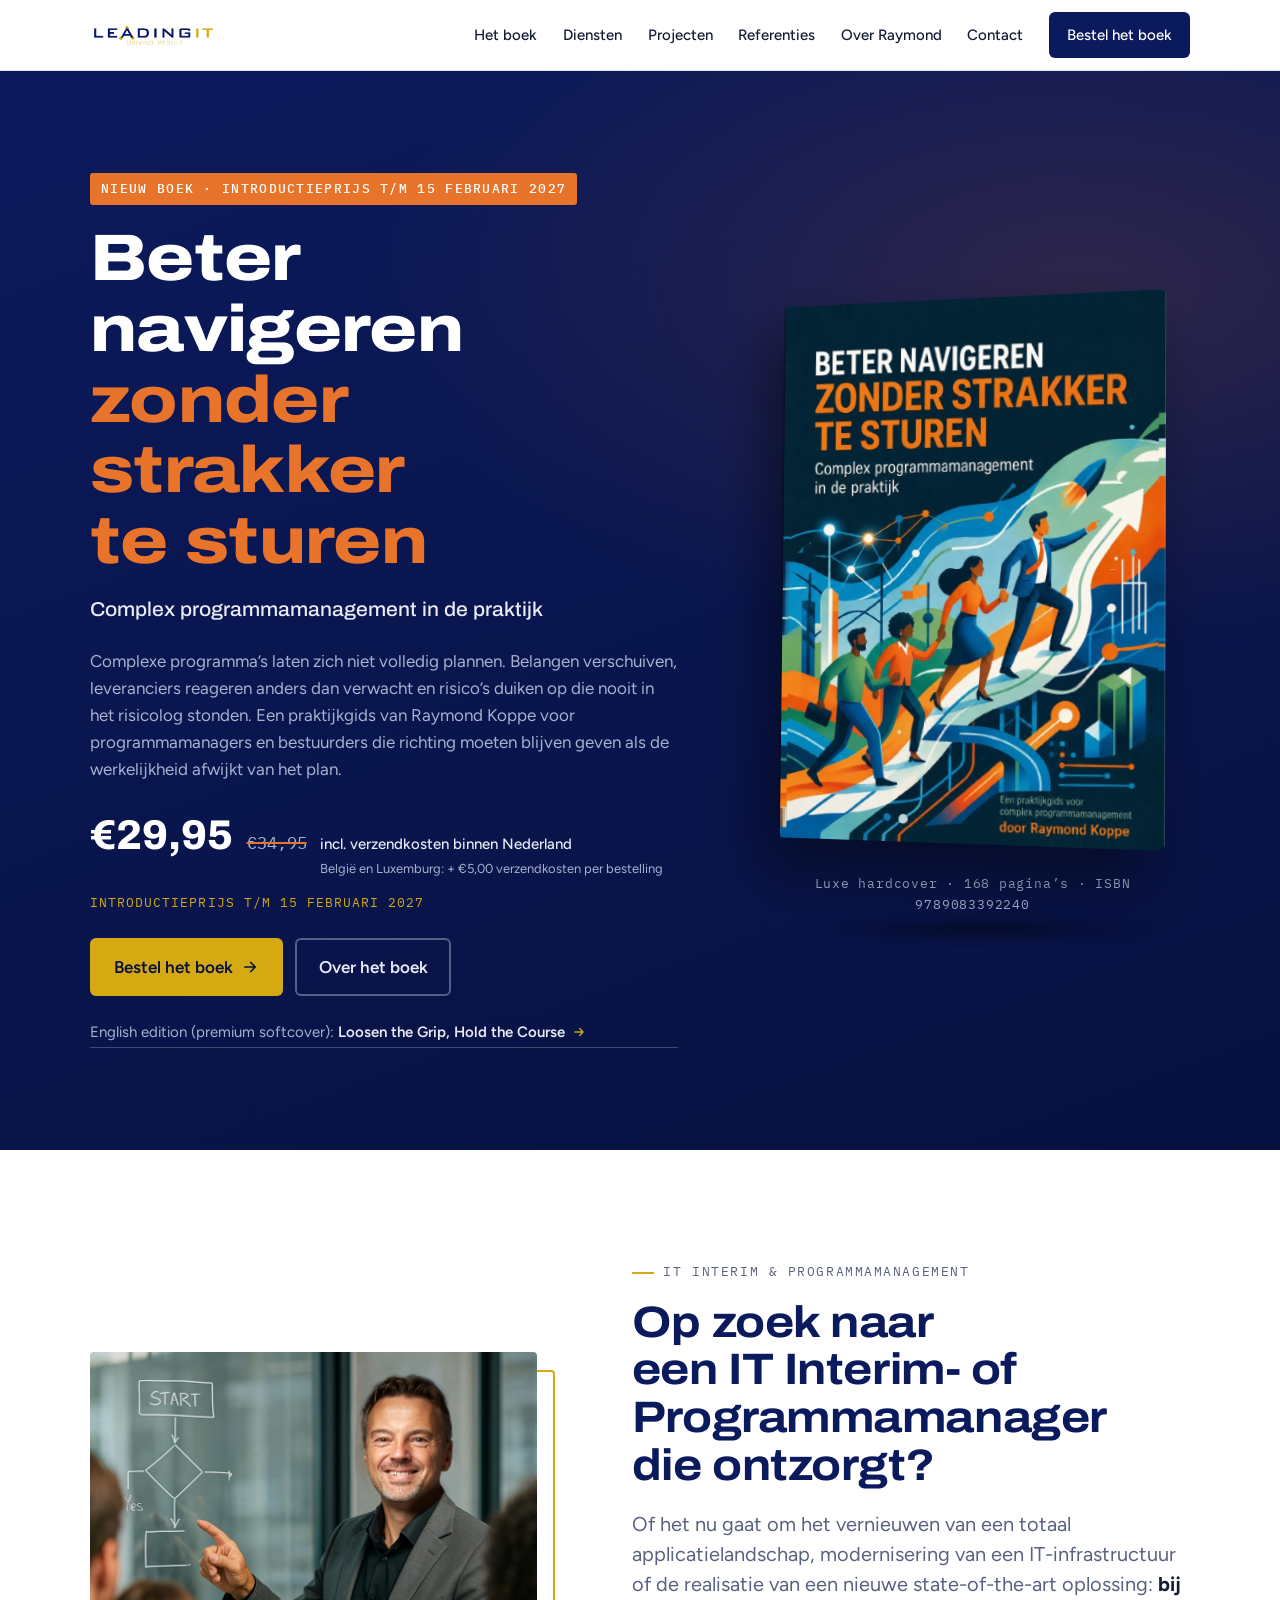
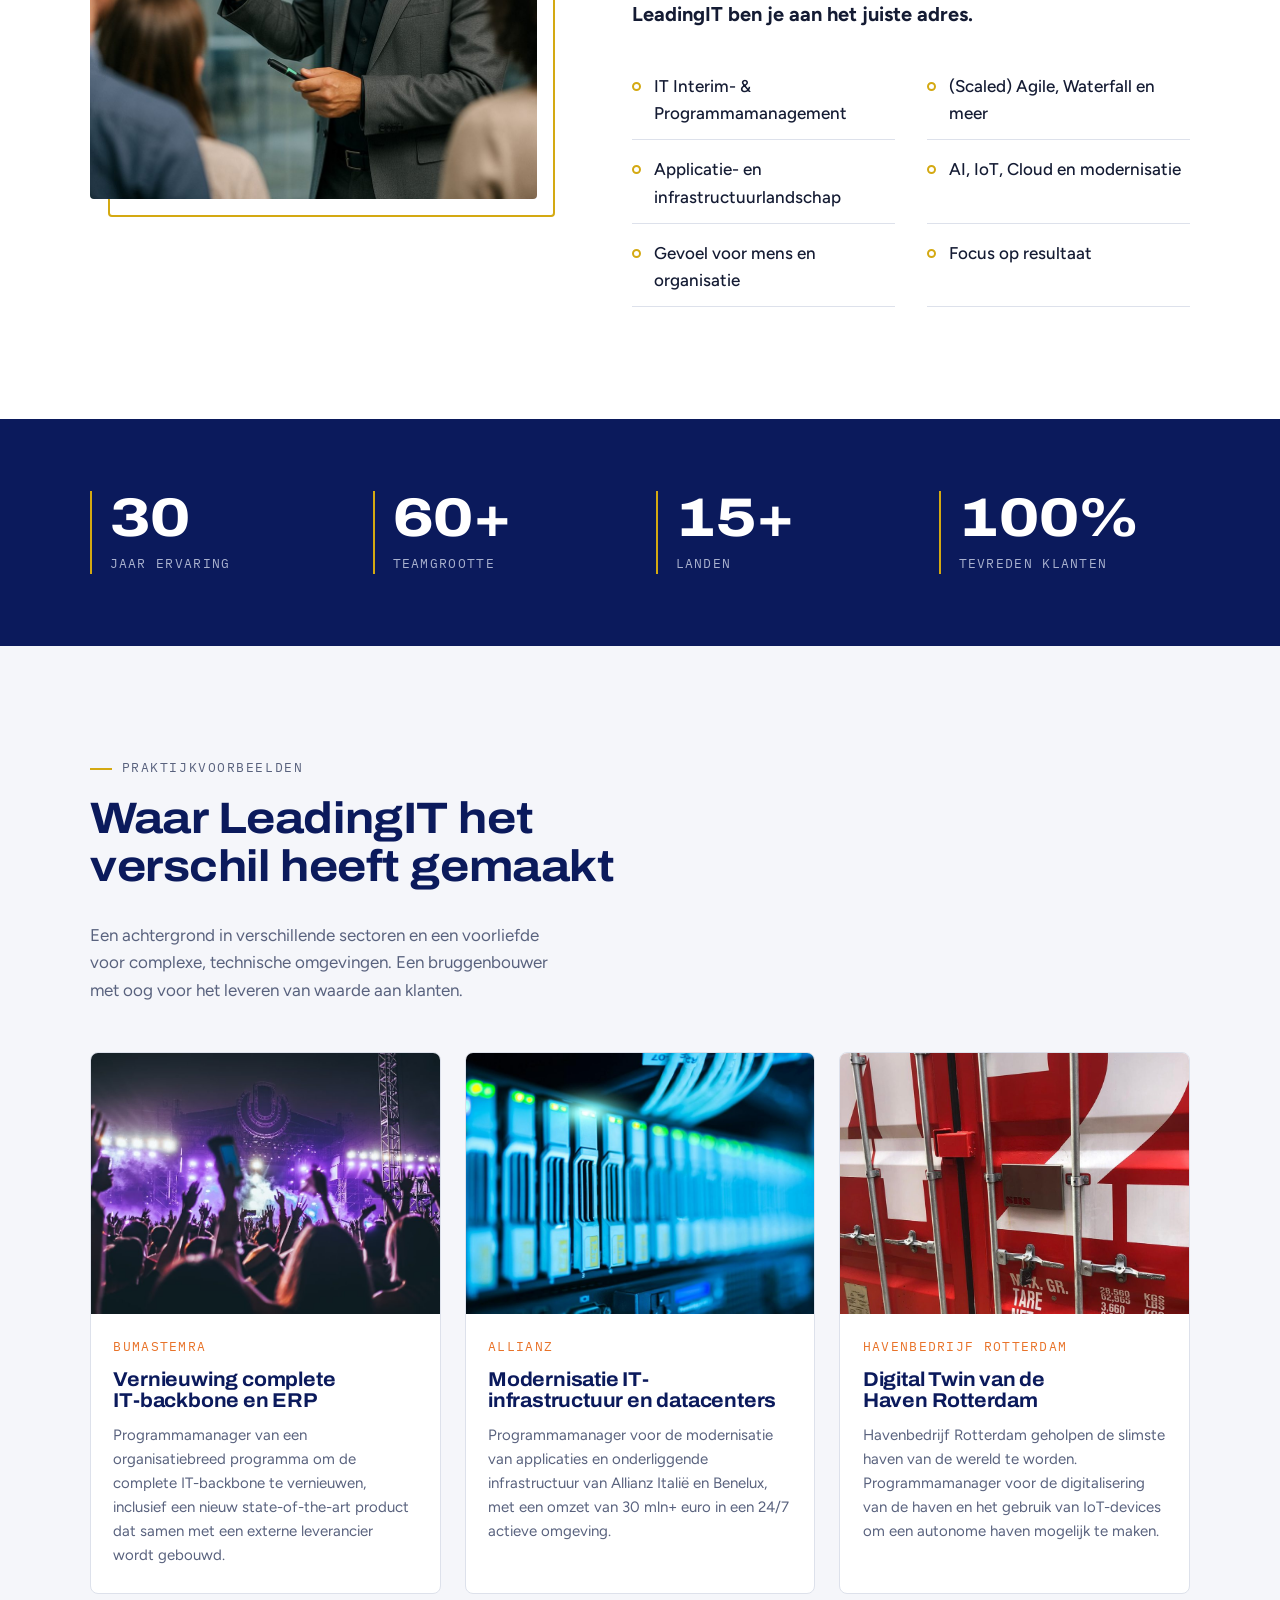
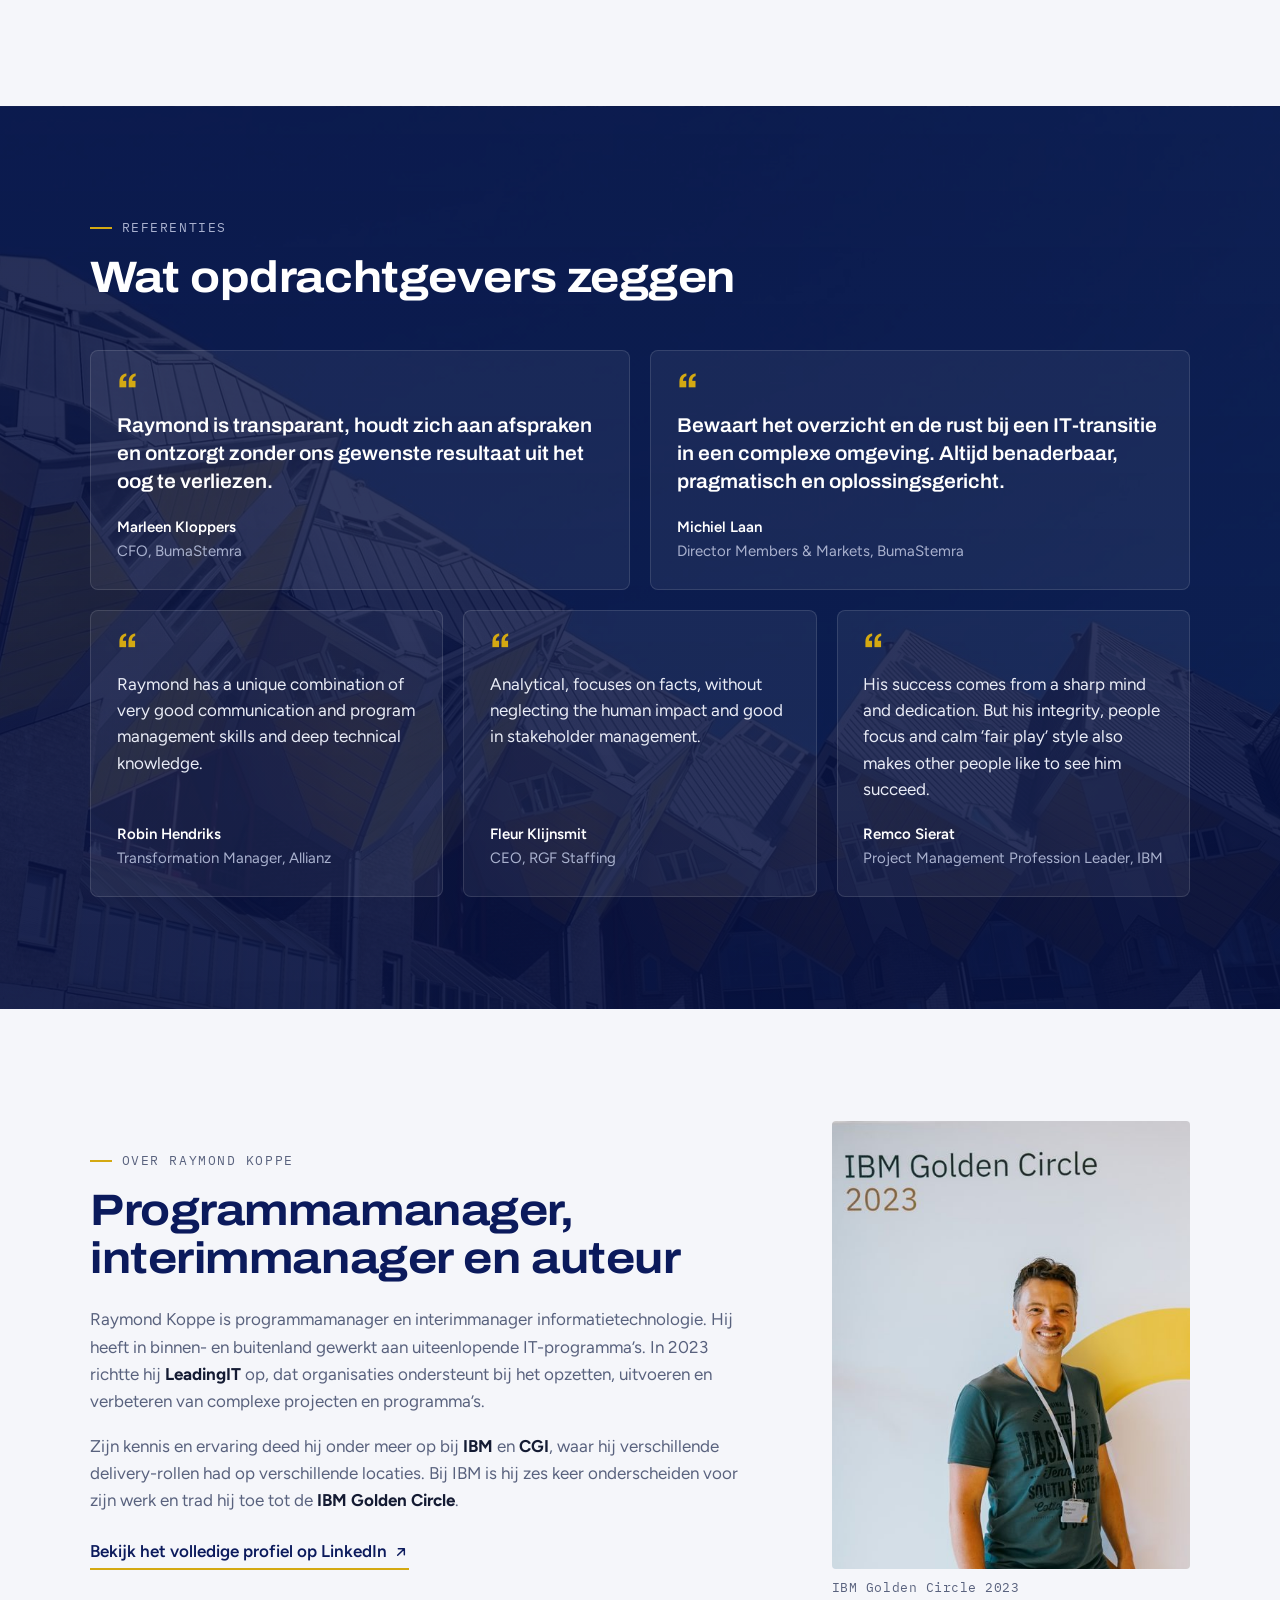
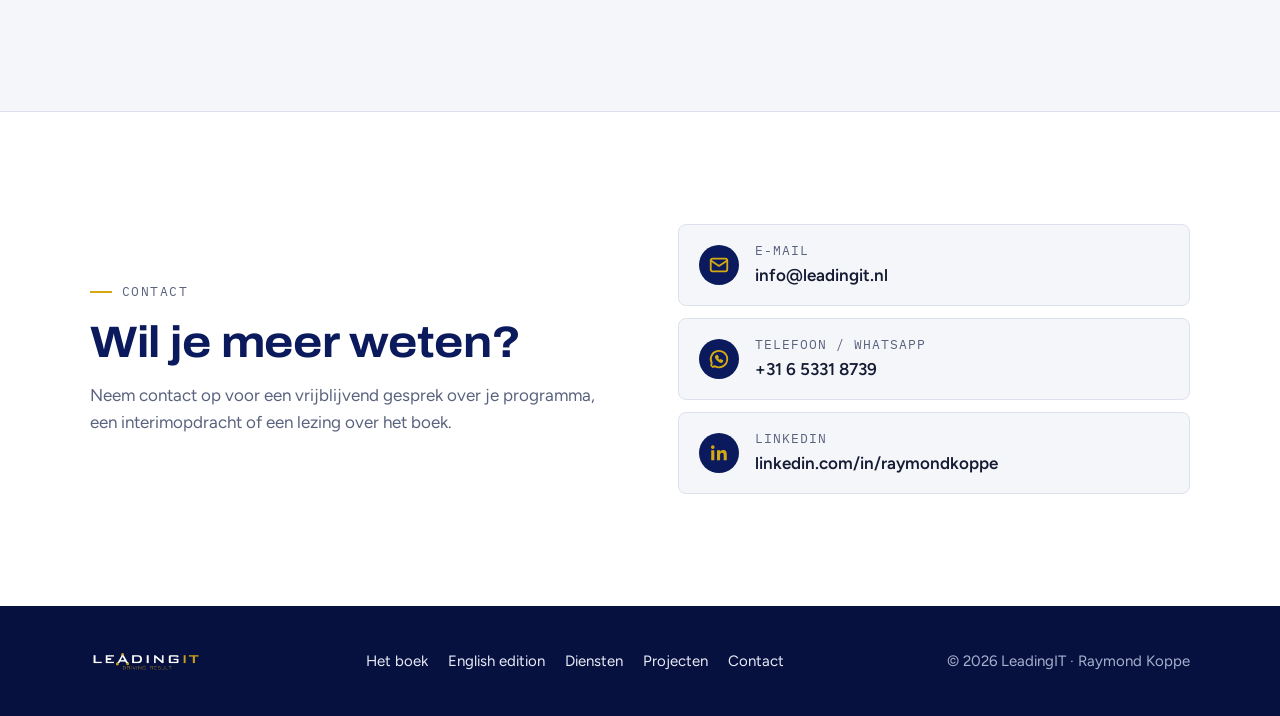
==== commit da74bdc9: "Add files via upload" ====
--- a/index.html
+++ b/index.html
@@ -6,6 +6,8 @@
 <title>LeadingIT – IT Interim- en Programmamanagement</title>
 <meta name="description" content="LeadingIT – IT Interim- en Programmamanagement door Raymond Koppe. Nieuw boek: Beter navigeren zonder strakker te sturen.">
 <meta name="theme-color" content="#0B1A5C">
+<link rel="icon" type="image/png" href="/favicon.png">
+<link rel="apple-touch-icon" href="/favicon.png">
 <meta property="og:title" content="LeadingIT – IT Interim- en Programmamanagement">
 <meta property="og:description" content="Programmamanagement voor complexe IT-omgevingen door Raymond Koppe. Nieuw: het boek Beter navigeren zonder strakker te sturen.">
 <meta property="og:image" content="https://www.leadingit.nl/images/boek-omslag.jpg">
@@ -30,13 +32,13 @@
       <svg viewBox="0 0 24 24" fill="none" stroke="currentColor" stroke-width="2" stroke-linecap="round"><path d="M4 7h16M4 12h16M4 17h16"/></svg>
     </button>
     <nav class="nav" id="nav" aria-label="Hoofdmenu">
-      <a href="boek/">Het boek</a>
+      <a href="nl/boek/">Het boek</a>
       <a href="#diensten">Diensten</a>
       <a href="#projecten">Projecten</a>
       <a href="#referenties">Referenties</a>
       <a href="#over">Over Raymond</a>
       <a href="#contact">Contact</a>
-      <a href="boek/#bestellen" class="btn btn-navy">Bestel het boek</a>
+      <a href="nl/boek/#bestellen" class="btn btn-navy">Bestel het boek</a>
     </nav>
   </div>
 </header>
@@ -52,22 +54,24 @@
         <p class="sub">Complex programmamanagement in de praktijk</p>
         <p class="lead">Complexe programma’s laten zich niet volledig plannen. Belangen verschuiven, leveranciers reageren anders dan verwacht en risico’s duiken op die nooit in het risicolog stonden. Een praktijkgids van Raymond Koppe voor programmamanagers en bestuurders die richting moeten blijven geven als de werkelijkheid afwijkt van het plan.</p>
         <div class="hero-meta">
-          <div class="price" data-price-box aria-label="Prijs: introductieprijs 29 euro 95 tot en met 15 februari 2027, daarna 34 euro 95, inclusief verzendkosten binnen Nederland; naar België 5 euro verzendkosten per bestelling">
+          <div class="price" data-price-box aria-label="Prijs: introductieprijs 29 euro 95 tot en met 15 februari 2027, daarna 34 euro 95, inclusief verzendkosten binnen Nederland; naar België en Luxemburg 5 euro verzendkosten per bestelling">
             <span class="now" data-price-now>€29,95</span>
             <span class="was" data-price-was>€34,95</span>
-            <span class="incl">incl. verzendkosten binnen Nederland<small>België: + €5,00 verzendkosten per bestelling</small></span>
+            <span class="incl">incl. verzendkosten binnen Nederland<small>België en Luxemburg: + €5,00 verzendkosten per bestelling</small></span>
             <span class="note" data-promo-note>Introductieprijs t/m 15 februari 2027</span>
           </div>
           <div class="hero-ctas">
-            <a href="boek/#bestellen" class="btn btn-gold">Bestel het boek
+            <a href="nl/boek/#bestellen" class="btn btn-gold">Bestel het boek
               <svg width="18" height="18" viewBox="0 0 24 24" fill="none" stroke="currentColor" stroke-width="2.2" stroke-linecap="round" stroke-linejoin="round" aria-hidden="true"><path d="M5 12h14M13 6l6 6-6 6"/></svg></a>
-            <a href="boek/" class="btn btn-ghost">Over het boek</a>
-          </div>
+            <a href="nl/boek/" class="btn btn-ghost">Over het boek</a>
+          </div>
+          <a class="edition-link" href="en/book/" hreflang="en"><span lang="en">English edition (premium softcover): <i>Loosen the Grip, Hold the Course</i></span>
+            <svg width="14" height="14" viewBox="0 0 24 24" fill="none" stroke="currentColor" stroke-width="2.2" stroke-linecap="round" stroke-linejoin="round" aria-hidden="true"><path d="M5 12h14M13 6l6 6-6 6"/></svg></a>
         </div>
       </div>
       <div class="cover-stage">
         <img class="cover" src="images/boek-omslag.jpg" alt="Omslag van het boek Beter navigeren zonder strakker te sturen – Complex programmamanagement in de praktijk, door Raymond Koppe" width="900" height="1257">
-        <p class="isbn">Hardcover · 168 pagina’s · ISBN 9789083392240</p>
+        <p class="isbn">Luxe hardcover · 168 pagina’s · ISBN 9789083392240</p>
       </div>
     </div>
   </section>
@@ -222,7 +226,7 @@
   <div class="wrap">
     <a href="./"><img src="images/LeadingIT-licht.png" alt="LeadingIT" width="800" height="214"></a>
     <nav aria-label="Footer">
-      <a href="boek/">Het boek</a><a href="#diensten">Diensten</a><a href="#projecten">Projecten</a><a href="#contact">Contact</a>
+      <a href="nl/boek/">Het boek</a><a href="en/book/" hreflang="en" lang="en">English edition</a><a href="#diensten">Diensten</a><a href="#projecten">Projecten</a><a href="#contact">Contact</a>
     </nav>
     <span>© <span id="year">2026</span> LeadingIT · Raymond Koppe</span>
   </div>
--- a/css/site.css
+++ b/css/site.css
@@ -87,7 +87,7 @@
 .cover-stage:hover .cover{transform:rotateY(-4deg)}
 .cover-stage::after{content:"";position:absolute;left:8%;right:2%;bottom:-26px;height:26px;background:radial-gradient(closest-side,rgba(0,0,0,.45),transparent);filter:blur(4px)}
 .isbn{font-family:var(--f-mono);font-size:var(--s-xs);color:var(--on-navy-muted);margin-top:2.4rem;text-align:center;letter-spacing:.06em}
-@media (max-width:860px){.hero .wrap{grid-template-columns:1fr}.cover-stage{max-width:280px;order:-1}}
+@media (max-width:860px){.hero .wrap{grid-template-columns:minmax(0,1fr)}.cover-stage{max-width:280px;order:-1}}
 
 /* Book + order */
 .book .wrap{display:grid;grid-template-columns:minmax(0,1fr) minmax(0,460px);gap:clamp(32px,6vw,72px);align-items:start}
@@ -273,3 +273,13 @@
 .calc-total output{font-family:var(--f-display);font-weight:800;font-size:1.6rem;color:var(--navy)}
 
 [hidden]{display:none!important}
+
+/* Taalwissel en link naar de andere editie */
+.nav a.lang-link{font-family:var(--f-mono);font-size:var(--s-xs);letter-spacing:.08em;font-weight:500;color:var(--navy);border:1px solid var(--line);border-radius:3px;padding:.3rem .55rem;line-height:1}
+.nav a.lang-link:hover{border-color:var(--navy);text-decoration:none}
+@media (max-width:900px){.nav a.lang-link{border:0;border-bottom:1px solid var(--line);border-radius:0;padding:.8rem 0;font-size:var(--s-md);letter-spacing:.04em}}
+.edition-link{flex-basis:100%;display:inline-flex;align-items:center;gap:.45rem;max-width:100%;font-size:var(--s-sm);color:var(--on-navy-muted);text-decoration:none;border-bottom:1px solid rgba(233,236,246,.25);padding-bottom:.15rem}
+.edition-link i{font-style:normal;color:var(--on-navy);font-weight:600}
+.edition-link:hover{color:var(--on-navy);border-bottom-color:var(--gold)}
+.edition-link svg{flex:none;color:var(--gold)}
+@media (max-width:520px){.badge{display:inline-block;max-width:100%;line-height:1.6}}
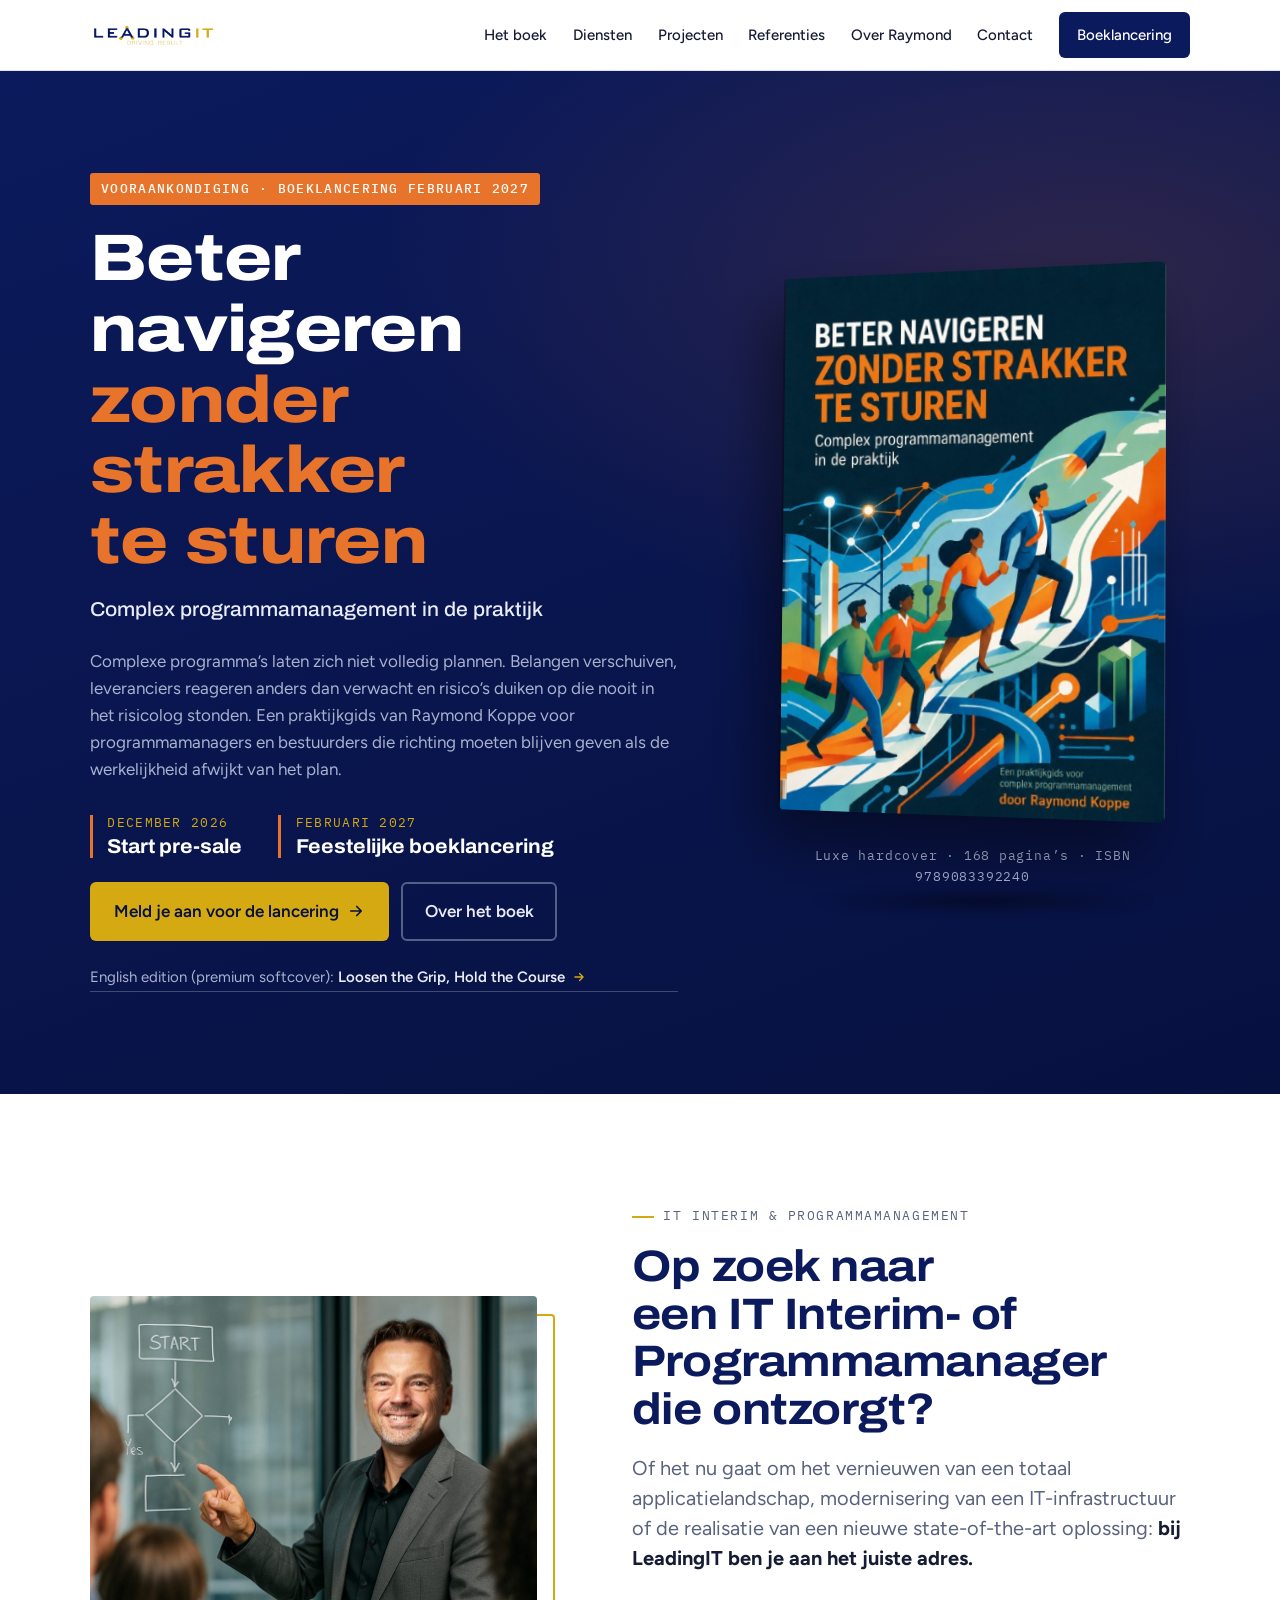
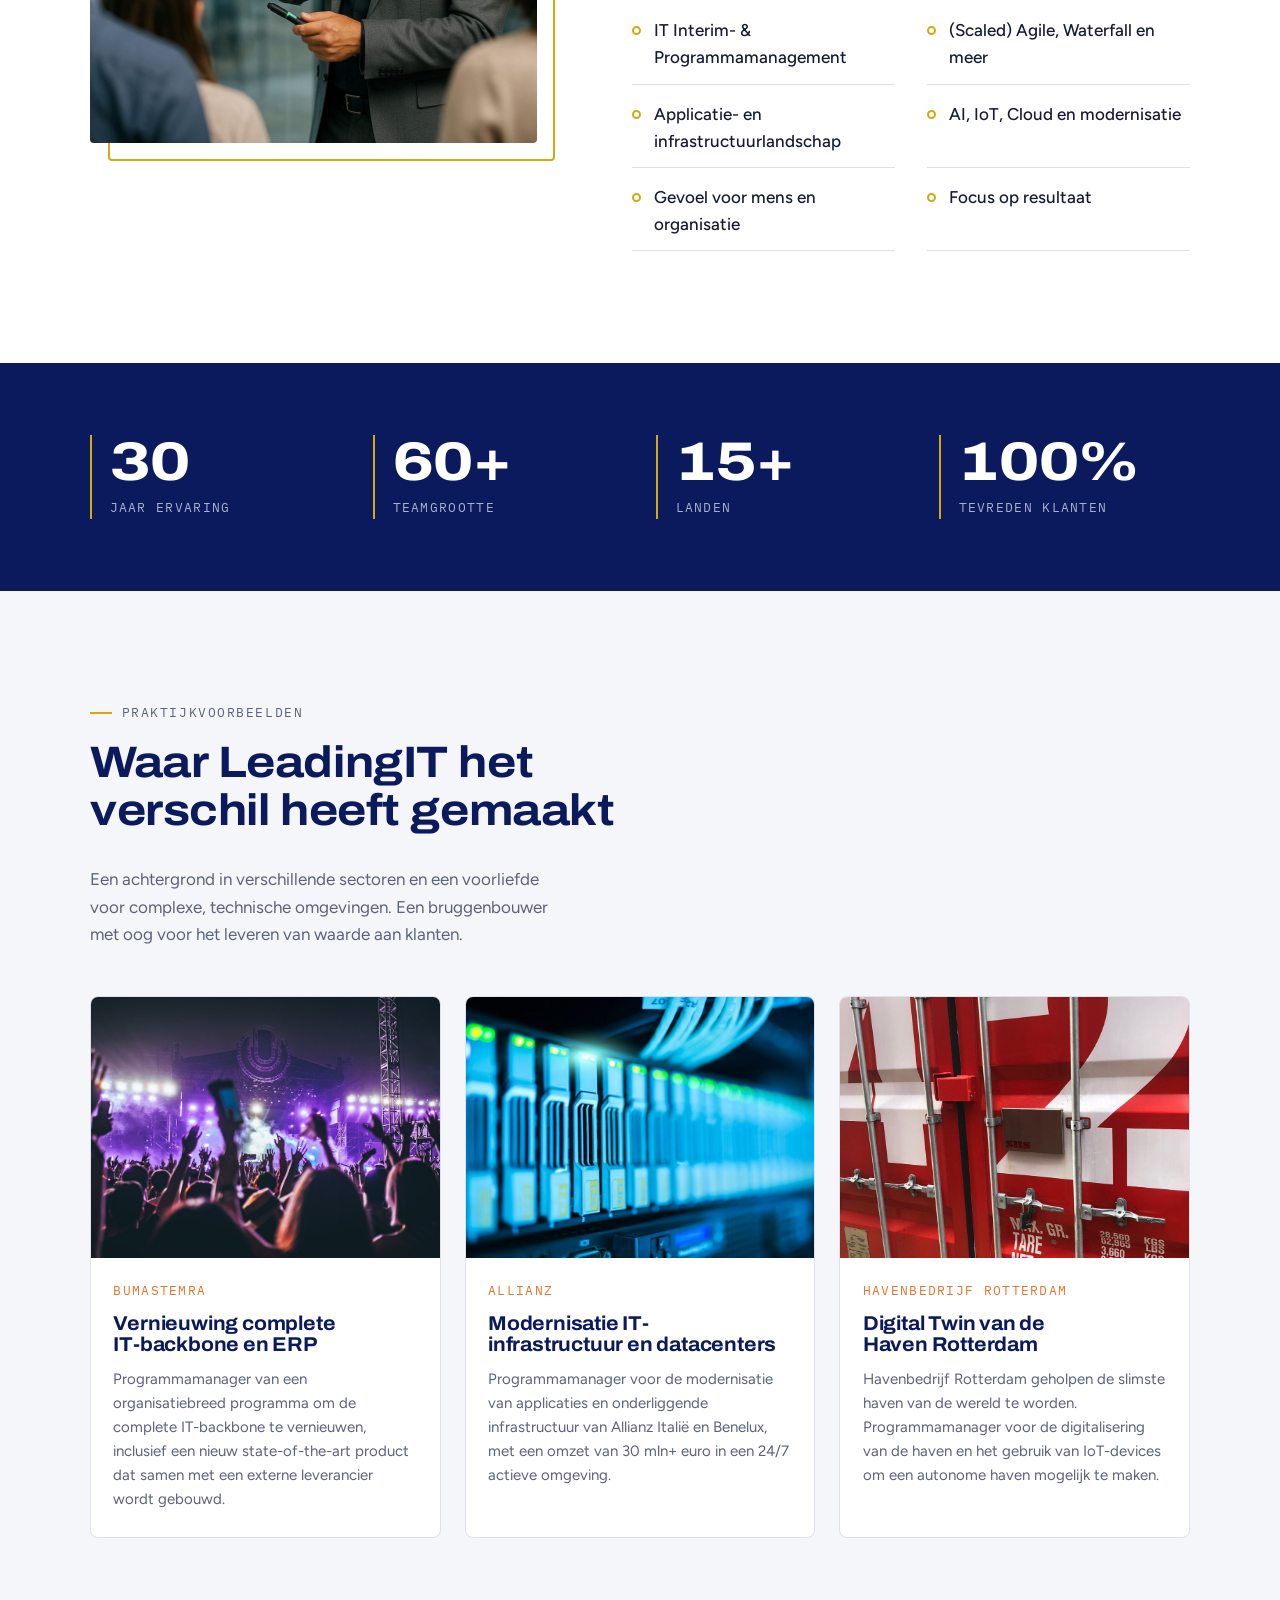
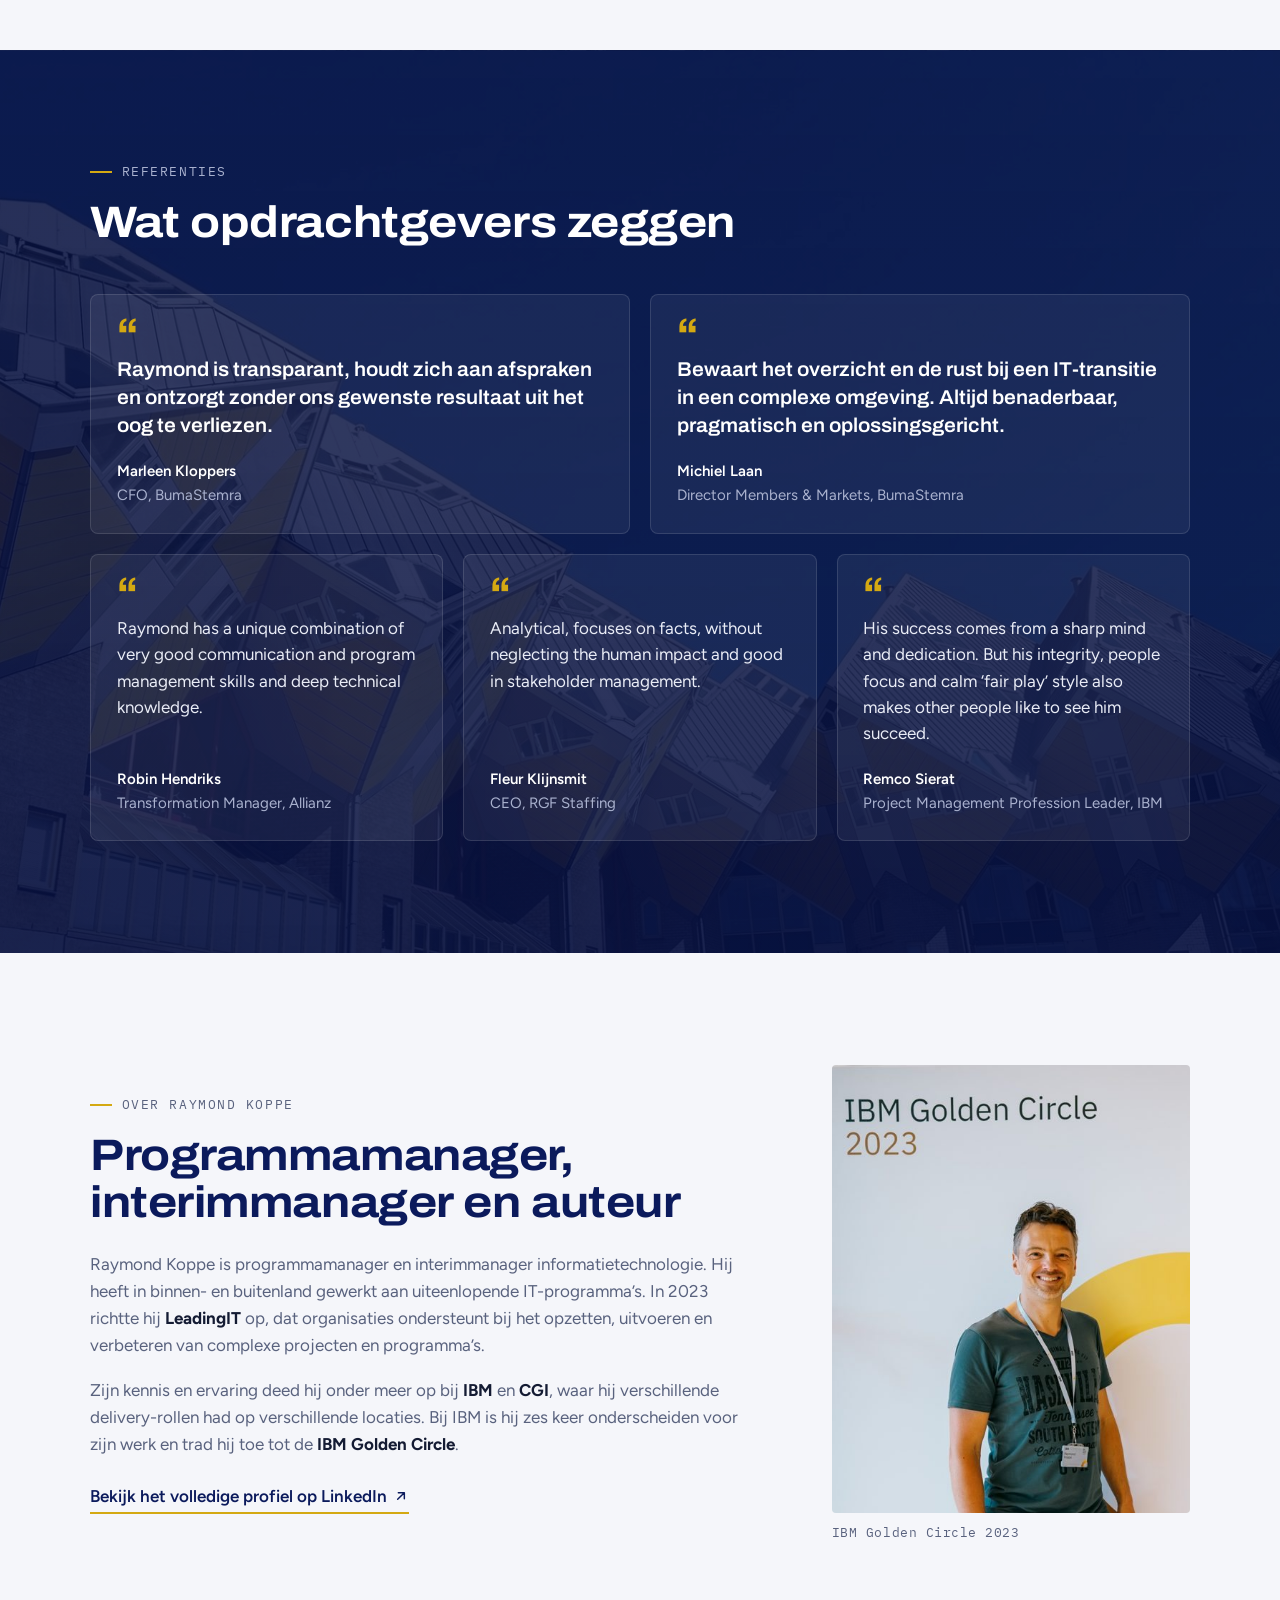
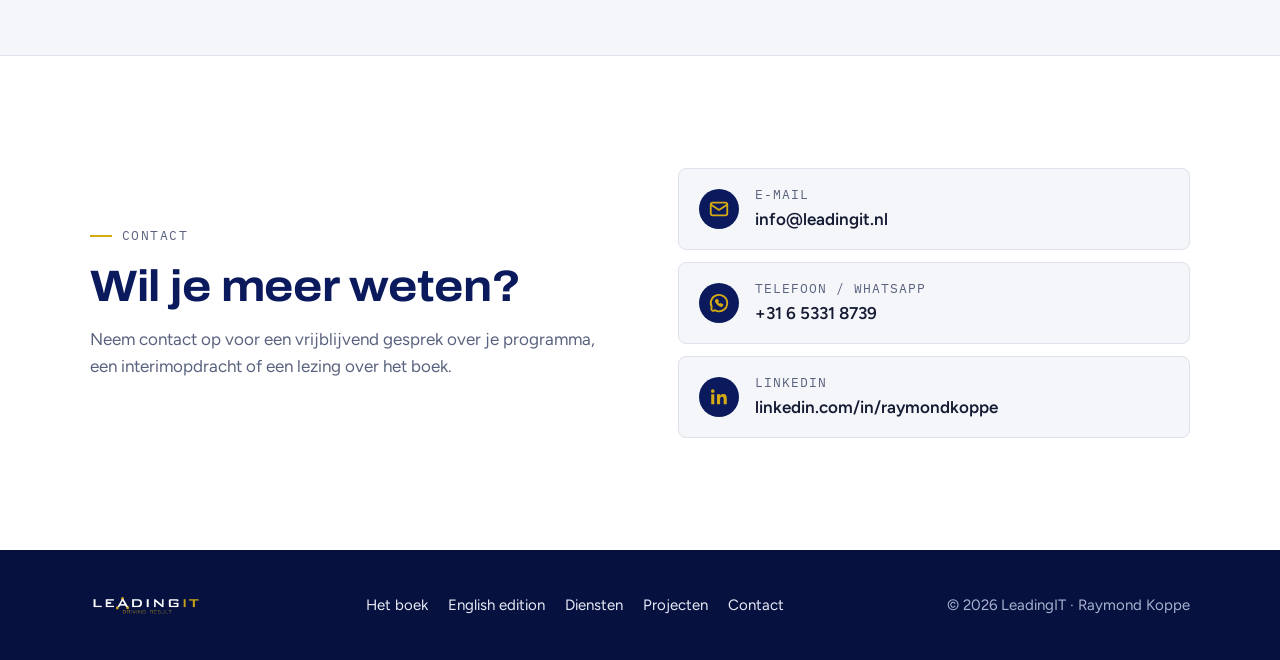
==== commit bb77f2c2: "Add files via upload" ====
--- a/index.html
+++ b/index.html
@@ -38,7 +38,7 @@
       <a href="#referenties">Referenties</a>
       <a href="#over">Over Raymond</a>
       <a href="#contact">Contact</a>
-      <a href="nl/boek/#bestellen" class="btn btn-navy">Bestel het boek</a>
+      <a href="nl/boek/#lancering" class="btn btn-navy">Boeklancering</a>
     </nav>
   </div>
 </header>
@@ -49,19 +49,17 @@
   <section class="hero" aria-labelledby="hero-title">
     <div class="wrap">
       <div>
-        <span class="badge" data-badge>Verschijnt 16 november 2026 · Nu voorbestellen</span>
+        <span class="badge">Vooraankondiging · Boeklancering februari 2027</span>
         <h1 id="hero-title">Beter navigeren <span>zonder strakker te sturen</span></h1>
         <p class="sub">Complex programmamanagement in de praktijk</p>
         <p class="lead">Complexe programma’s laten zich niet volledig plannen. Belangen verschuiven, leveranciers reageren anders dan verwacht en risico’s duiken op die nooit in het risicolog stonden. Een praktijkgids van Raymond Koppe voor programmamanagers en bestuurders die richting moeten blijven geven als de werkelijkheid afwijkt van het plan.</p>
         <div class="hero-meta">
-          <div class="price" data-price-box aria-label="Prijs: introductieprijs 29 euro 95 tot en met 15 februari 2027, daarna 34 euro 95, inclusief verzendkosten binnen Nederland; naar België en Luxemburg 5 euro verzendkosten per bestelling">
-            <span class="now" data-price-now>€29,95</span>
-            <span class="was" data-price-was>€34,95</span>
-            <span class="incl">incl. verzendkosten binnen Nederland<small>België en Luxemburg: + €5,00 verzendkosten per bestelling</small></span>
-            <span class="note" data-promo-note>Introductieprijs t/m 15 februari 2027</span>
-          </div>
+          <ul class="milestones" aria-label="Planning">
+            <li><span>December 2026</span>Start pre-sale</li>
+            <li><span>Februari 2027</span>Feestelijke boeklancering</li>
+          </ul>
           <div class="hero-ctas">
-            <a href="nl/boek/#bestellen" class="btn btn-gold">Bestel het boek
+            <a href="nl/boek/#lancering" class="btn btn-gold">Meld je aan voor de lancering
               <svg width="18" height="18" viewBox="0 0 24 24" fill="none" stroke="currentColor" stroke-width="2.2" stroke-linecap="round" stroke-linejoin="round" aria-hidden="true"><path d="M5 12h14M13 6l6 6-6 6"/></svg></a>
             <a href="nl/boek/" class="btn btn-ghost">Over het boek</a>
           </div>
--- a/css/site.css
+++ b/css/site.css
@@ -283,3 +283,11 @@
 .edition-link:hover{color:var(--on-navy);border-bottom-color:var(--gold)}
 .edition-link svg{flex:none;color:var(--gold)}
 @media (max-width:520px){.badge{display:inline-block;max-width:100%;line-height:1.6}}
+
+/* Vooraankondiging: planning in de hero en aanmeldformulier */
+.milestones{list-style:none;margin:0;padding:0;display:flex;flex-wrap:wrap;gap:.75rem 2.25rem;flex-basis:100%}
+.milestones li{display:flex;flex-direction:column;gap:.2rem;padding-left:.9rem;border-left:3px solid var(--orange);color:var(--white);font-family:var(--f-display);font-stretch:106%;font-weight:700;font-size:var(--s-lg);line-height:1.2}
+.milestones li span{font-family:var(--f-mono);font-size:var(--s-xs);font-weight:400;letter-spacing:.1em;text-transform:uppercase;color:var(--gold)}
+.launch-intro{margin-top:1rem;color:var(--ink);max-width:56ch}
+.choices{border:0;margin:0;padding:0;display:grid;gap:.6rem}
+.choices legend{font-weight:600;color:var(--navy);margin-bottom:.6rem;padding:0}
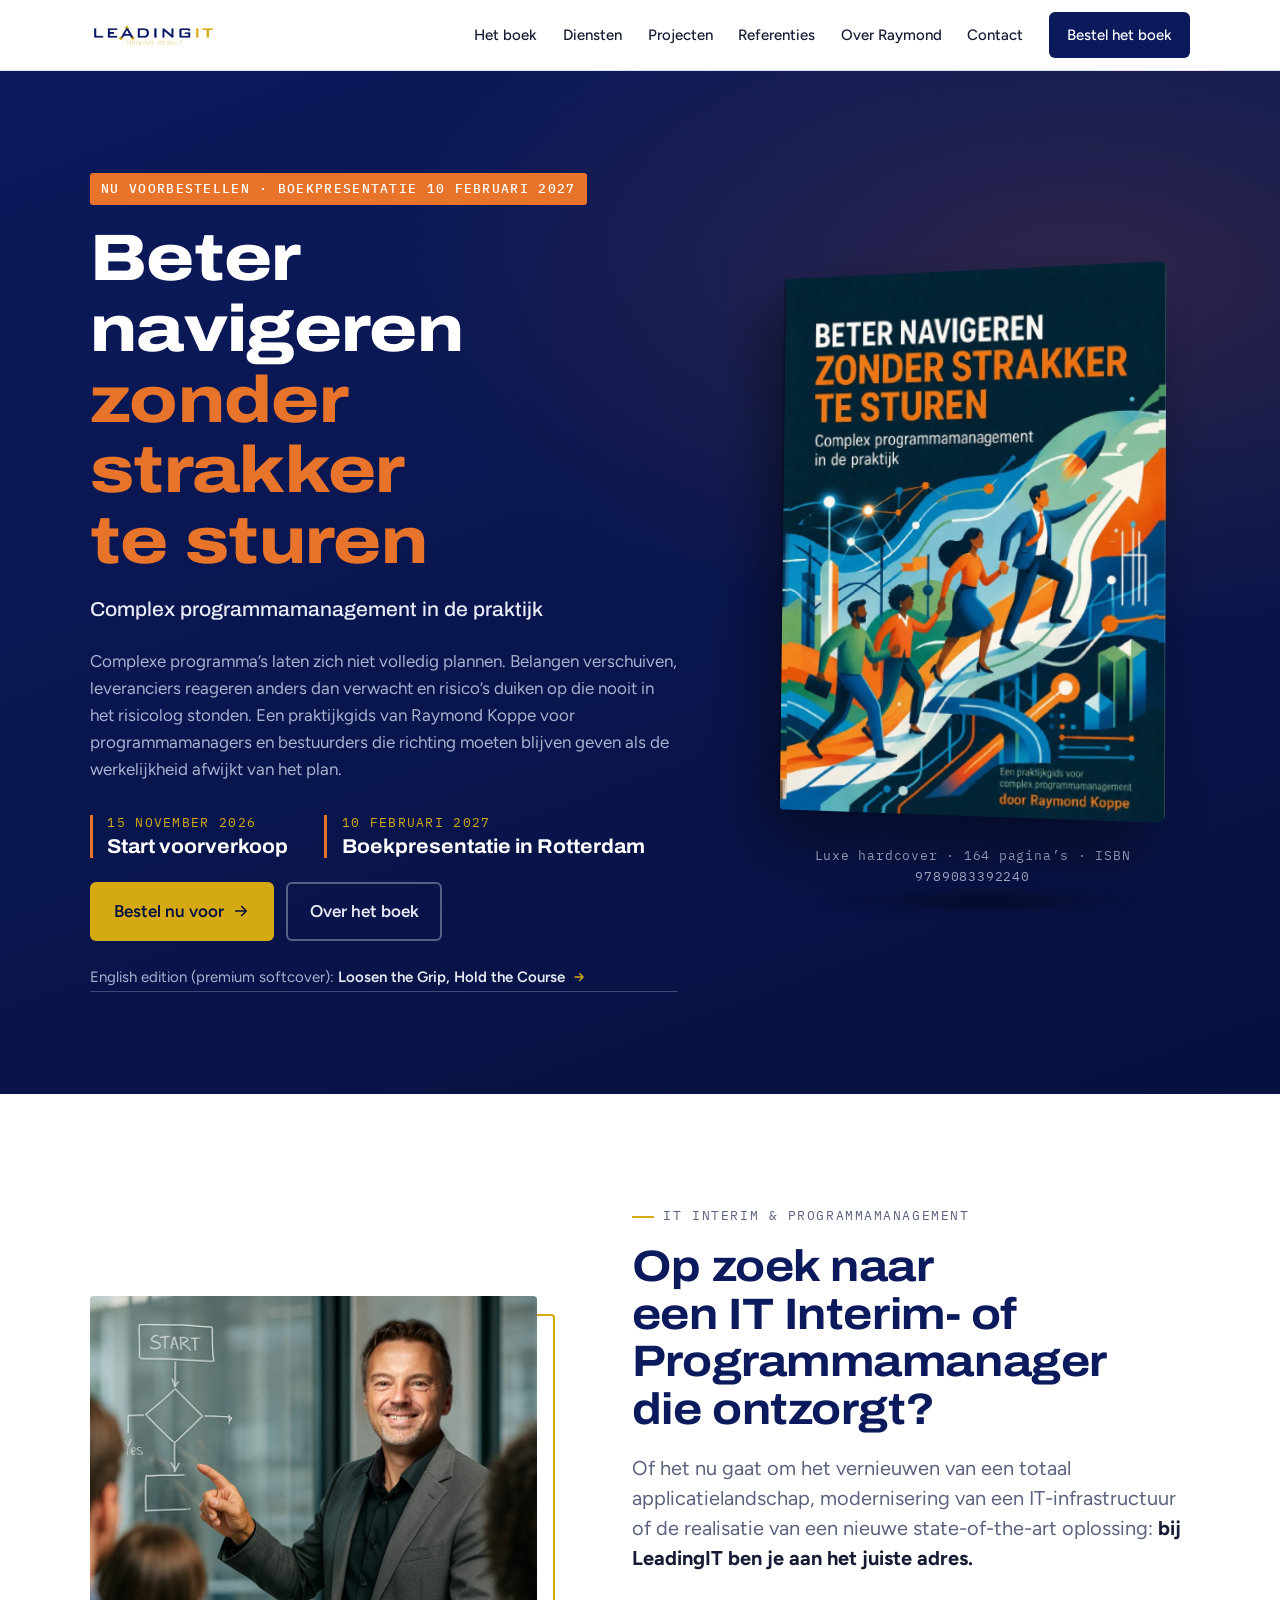
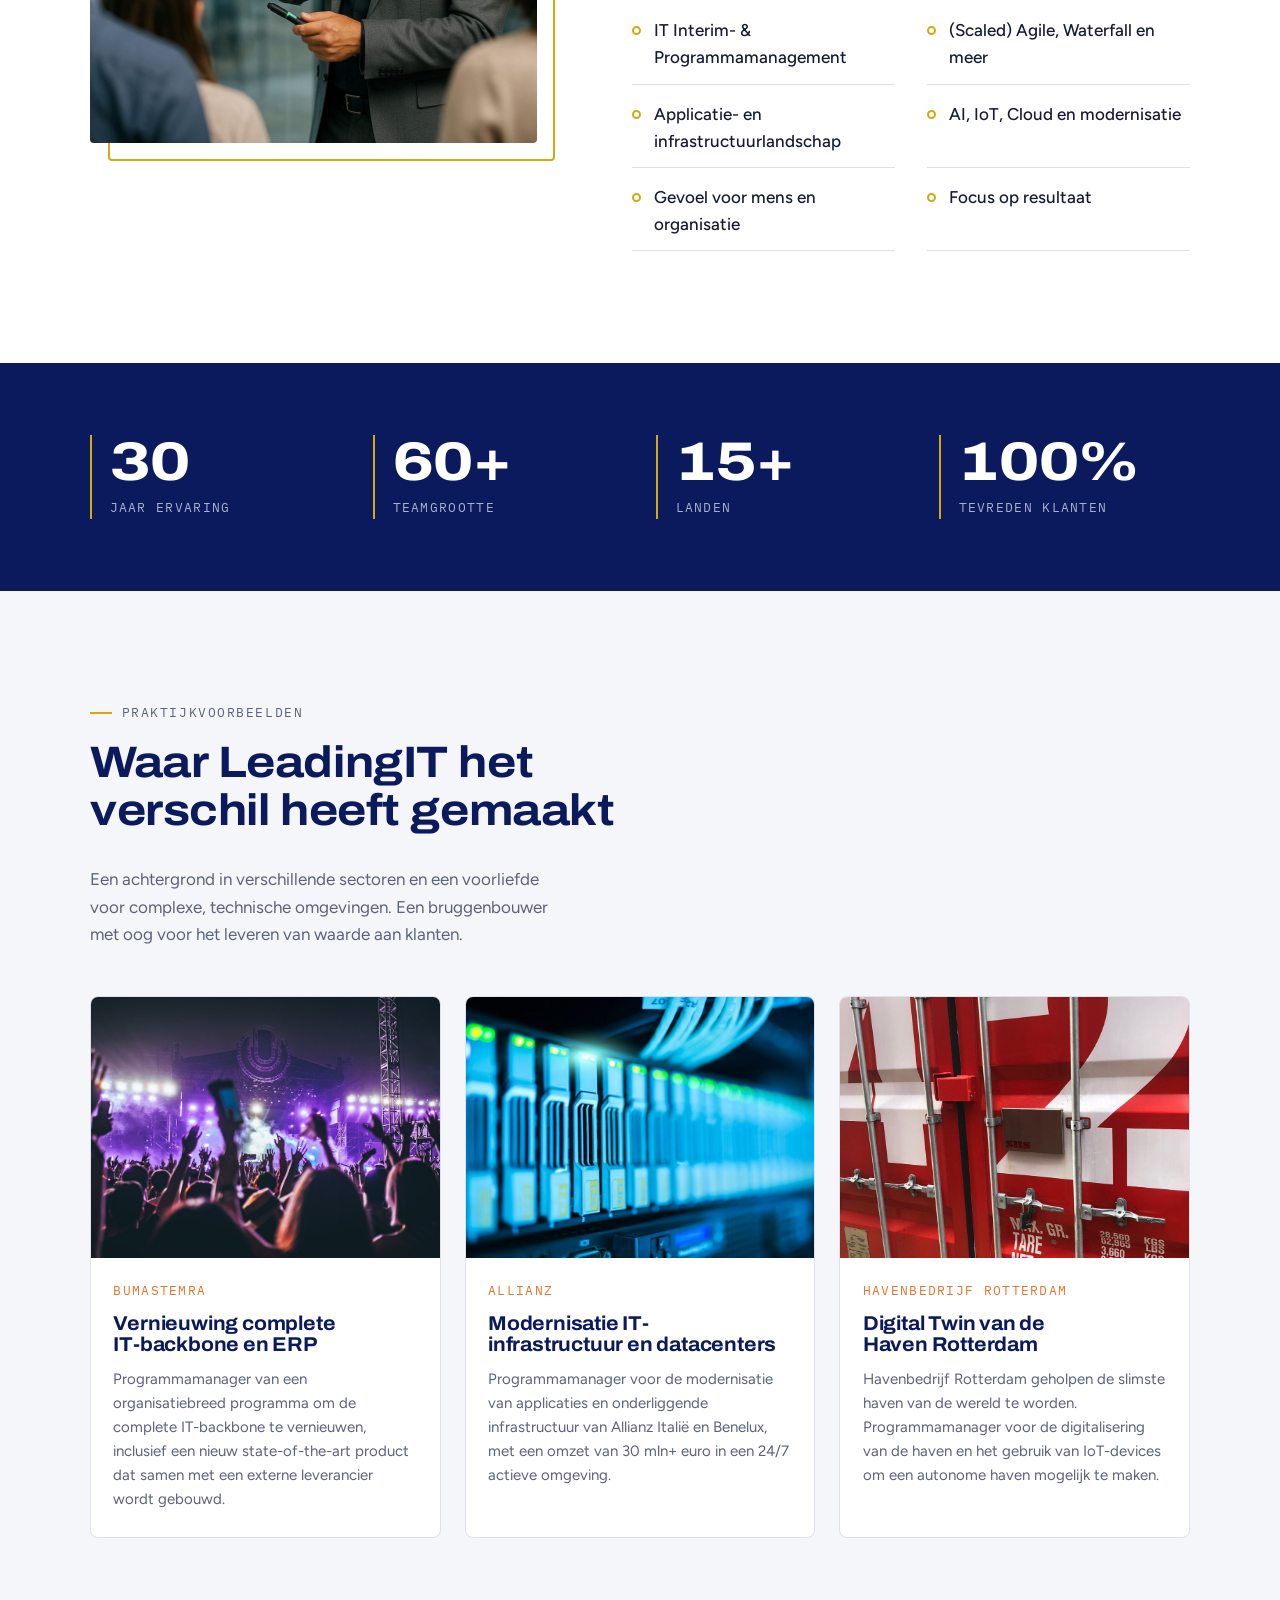
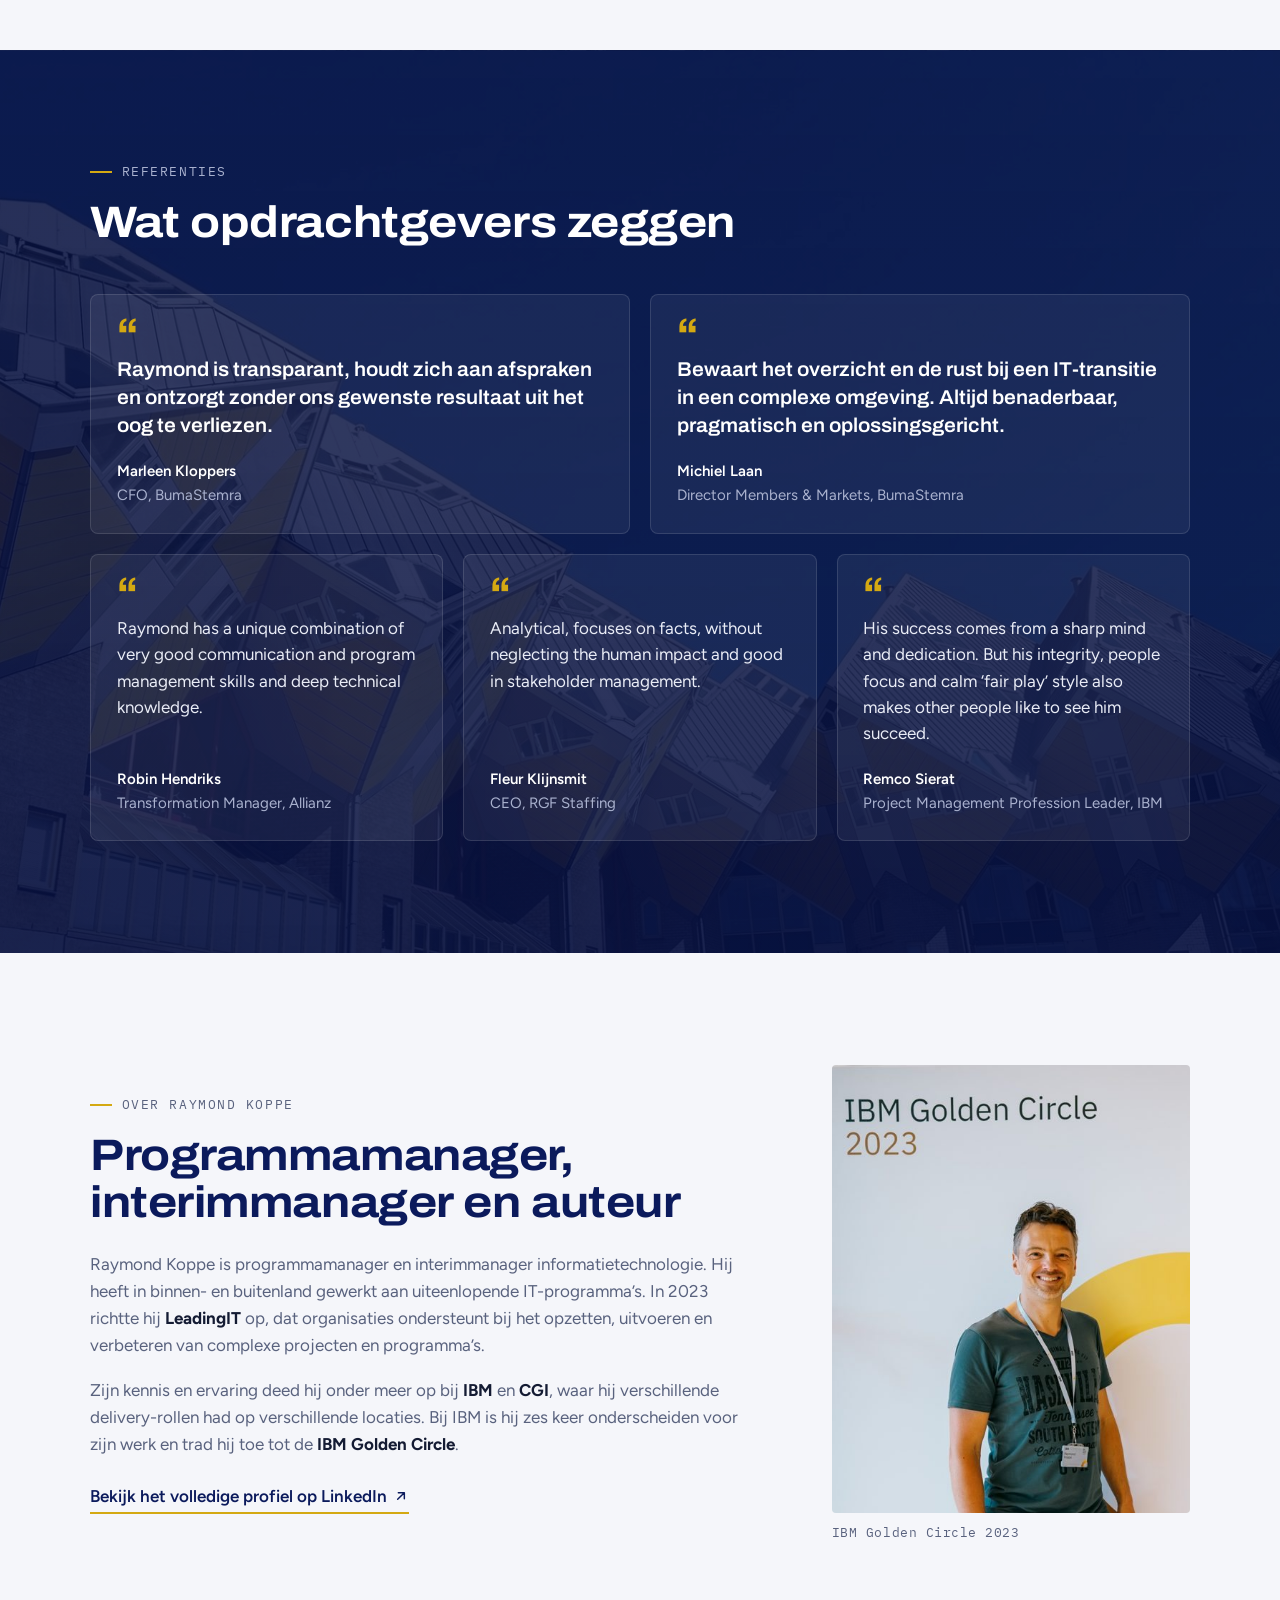
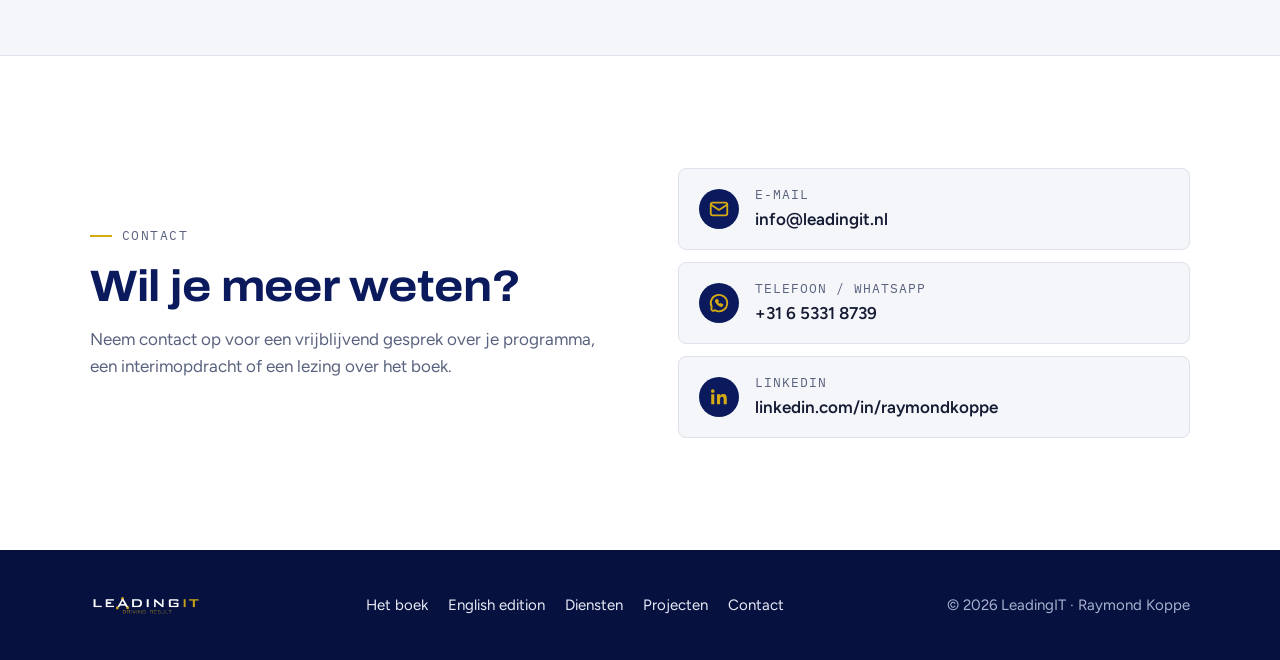
==== commit 0b289abf: "Add files via upload" ====
--- a/index.html
+++ b/index.html
@@ -38,7 +38,7 @@
       <a href="#referenties">Referenties</a>
       <a href="#over">Over Raymond</a>
       <a href="#contact">Contact</a>
-      <a href="nl/boek/#lancering" class="btn btn-navy">Boeklancering</a>
+      <a href="nl/boek/#bestellen" class="btn btn-navy">Bestel het boek</a>
     </nav>
   </div>
 </header>
@@ -49,17 +49,17 @@
   <section class="hero" aria-labelledby="hero-title">
     <div class="wrap">
       <div>
-        <span class="badge">Vooraankondiging · Boeklancering februari 2027</span>
+        <span class="badge">Nu voorbestellen · Boekpresentatie 10 februari 2027</span>
         <h1 id="hero-title">Beter navigeren <span>zonder strakker te sturen</span></h1>
         <p class="sub">Complex programmamanagement in de praktijk</p>
         <p class="lead">Complexe programma’s laten zich niet volledig plannen. Belangen verschuiven, leveranciers reageren anders dan verwacht en risico’s duiken op die nooit in het risicolog stonden. Een praktijkgids van Raymond Koppe voor programmamanagers en bestuurders die richting moeten blijven geven als de werkelijkheid afwijkt van het plan.</p>
         <div class="hero-meta">
           <ul class="milestones" aria-label="Planning">
-            <li><span>December 2026</span>Start pre-sale</li>
-            <li><span>Februari 2027</span>Feestelijke boeklancering</li>
+            <li><span>15 november 2026</span>Start voorverkoop</li>
+            <li><span>10 februari 2027</span>Boekpresentatie in Rotterdam</li>
           </ul>
           <div class="hero-ctas">
-            <a href="nl/boek/#lancering" class="btn btn-gold">Meld je aan voor de lancering
+            <a href="nl/boek/#bestellen" class="btn btn-gold">Bestel nu voor
               <svg width="18" height="18" viewBox="0 0 24 24" fill="none" stroke="currentColor" stroke-width="2.2" stroke-linecap="round" stroke-linejoin="round" aria-hidden="true"><path d="M5 12h14M13 6l6 6-6 6"/></svg></a>
             <a href="nl/boek/" class="btn btn-ghost">Over het boek</a>
           </div>
@@ -69,7 +69,7 @@
       </div>
       <div class="cover-stage">
         <img class="cover" src="images/boek-omslag.jpg" alt="Omslag van het boek Beter navigeren zonder strakker te sturen – Complex programmamanagement in de praktijk, door Raymond Koppe" width="900" height="1257">
-        <p class="isbn">Luxe hardcover · 168 pagina’s · ISBN 9789083392240</p>
+        <p class="isbn">Luxe hardcover · 164 pagina’s · ISBN 9789083392240</p>
       </div>
     </div>
   </section>
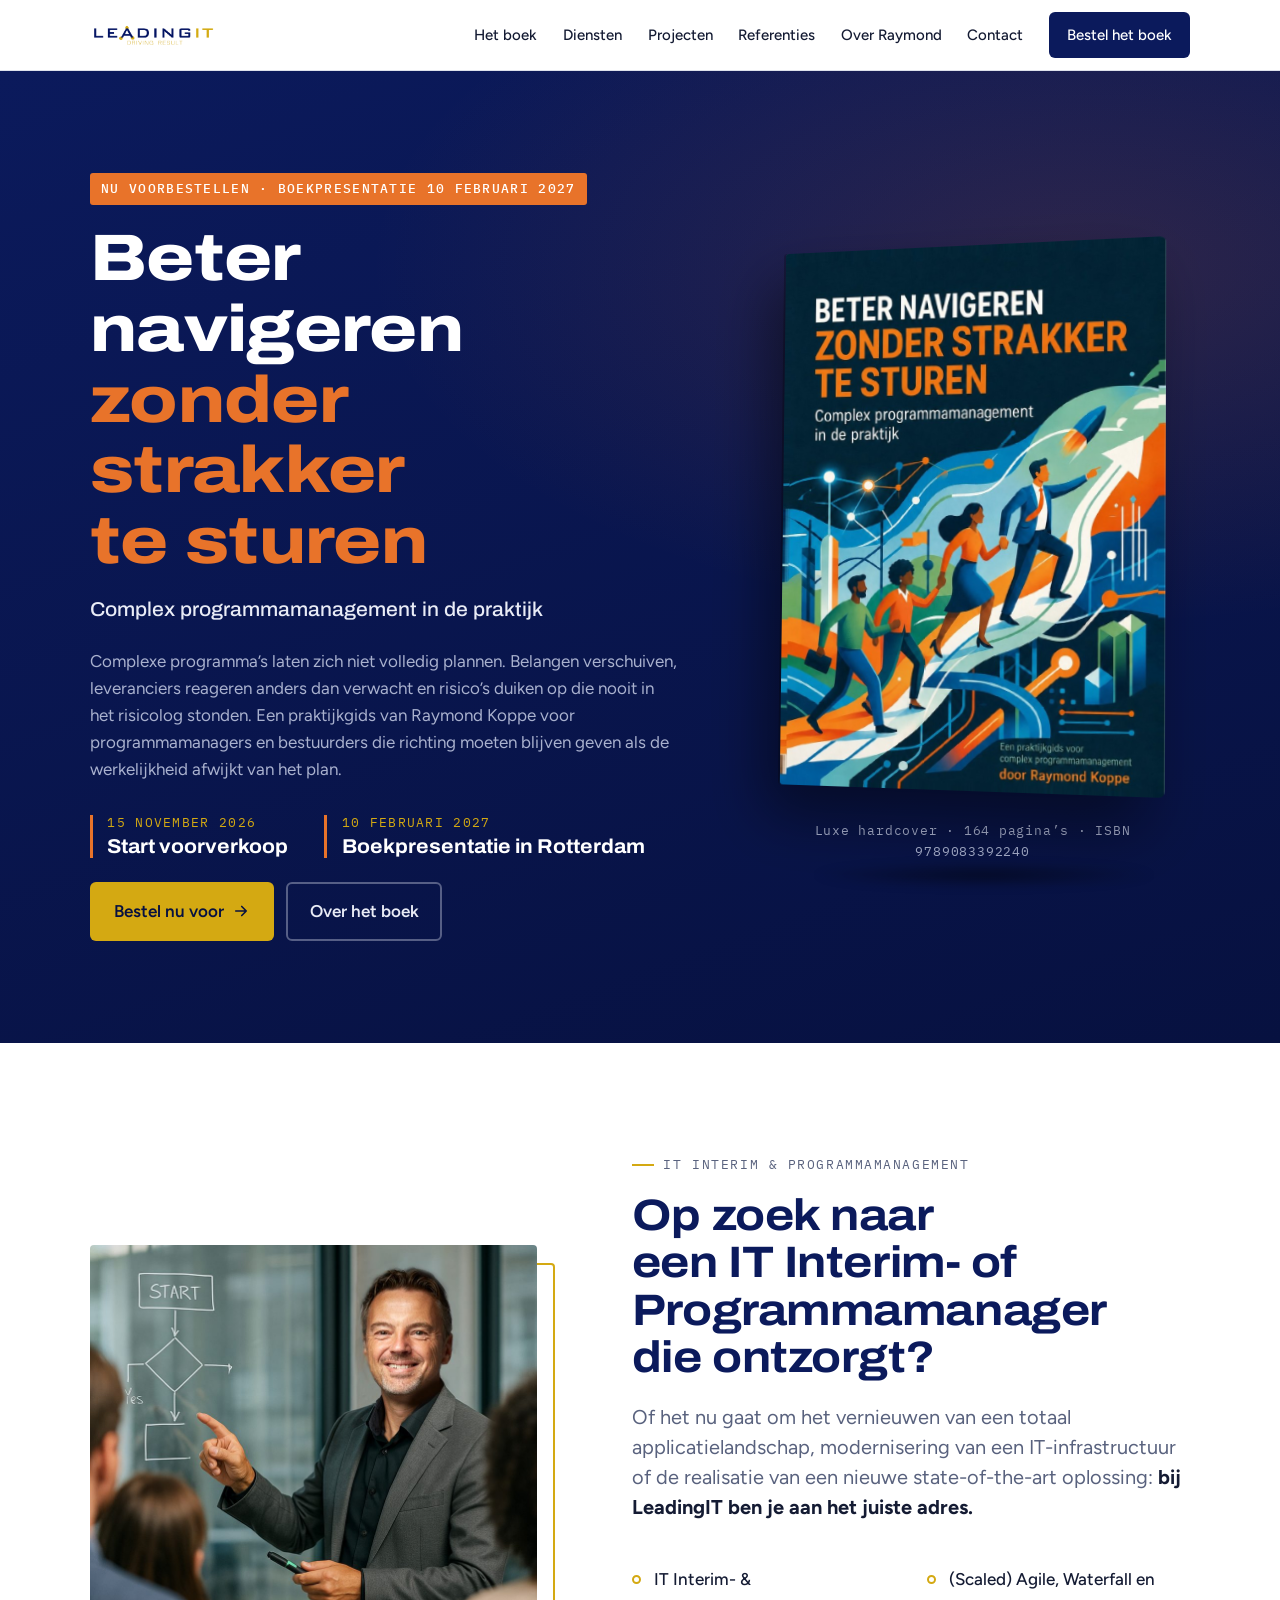
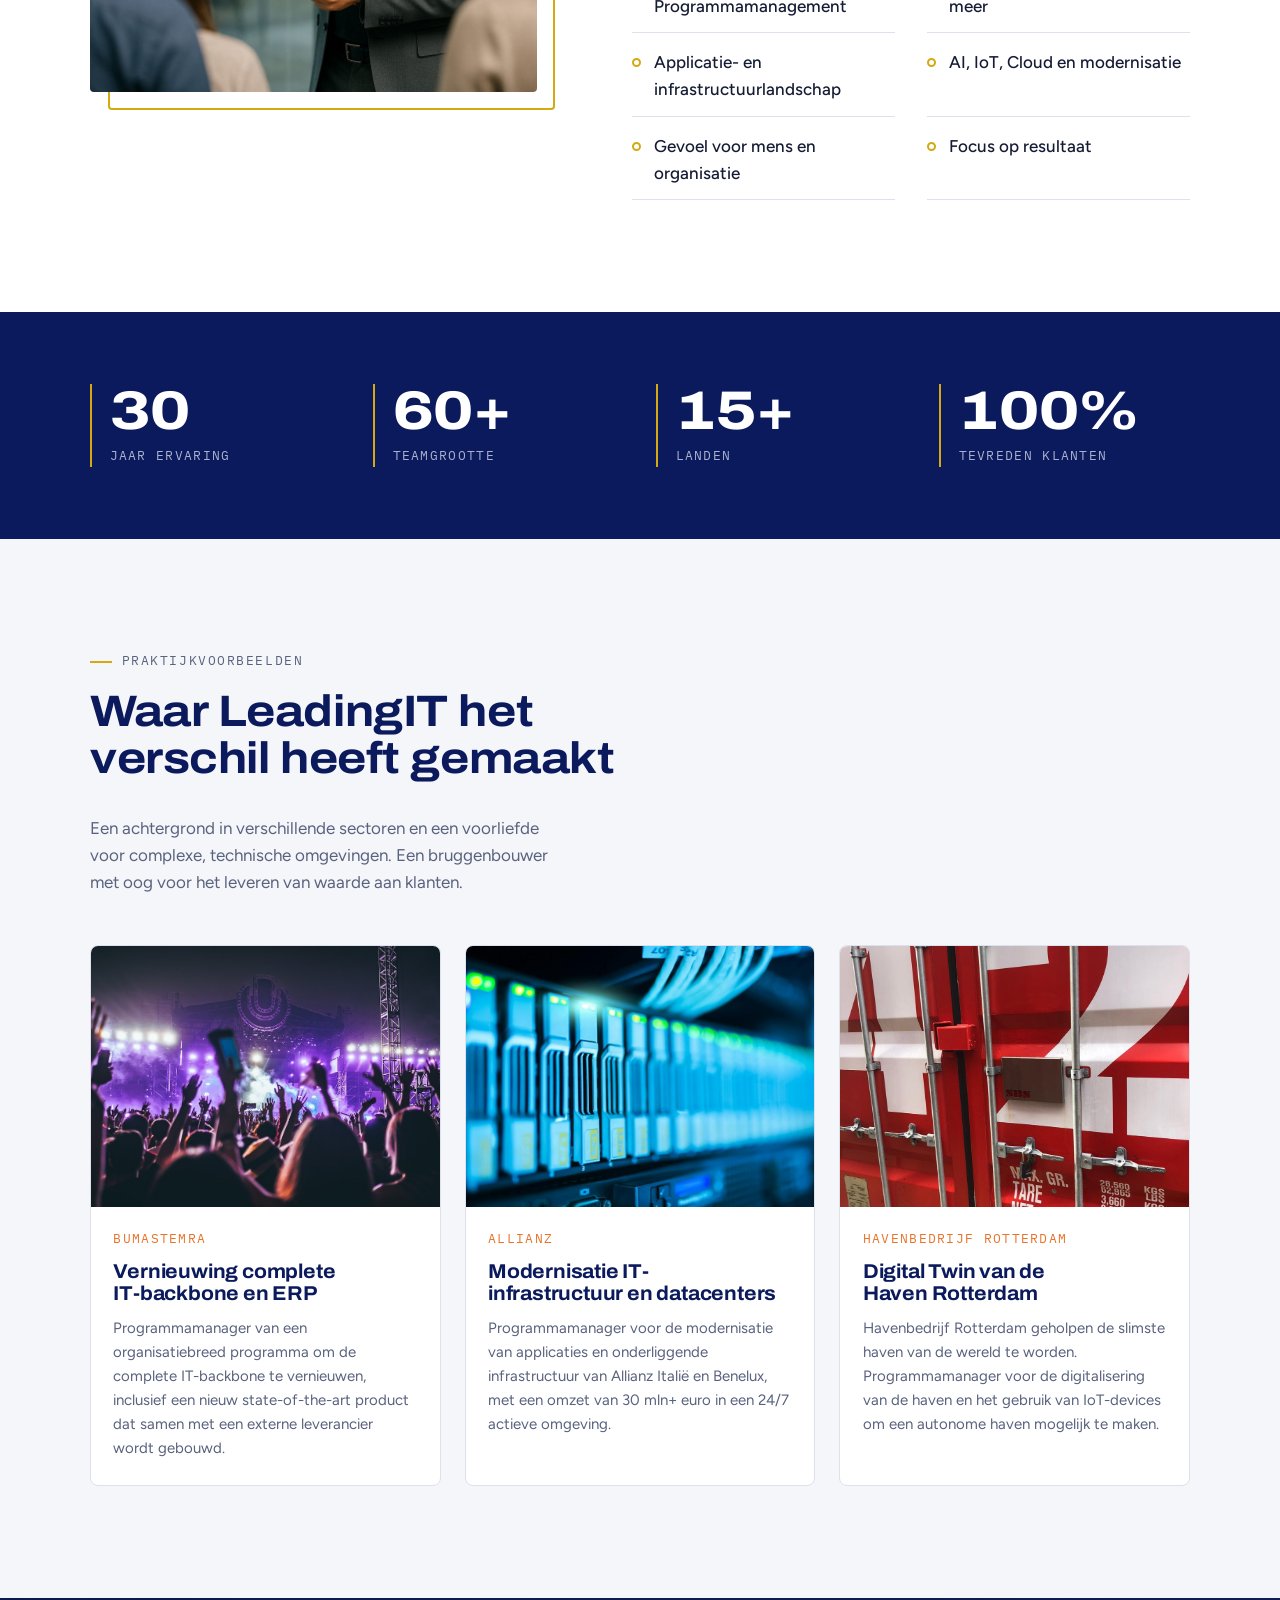
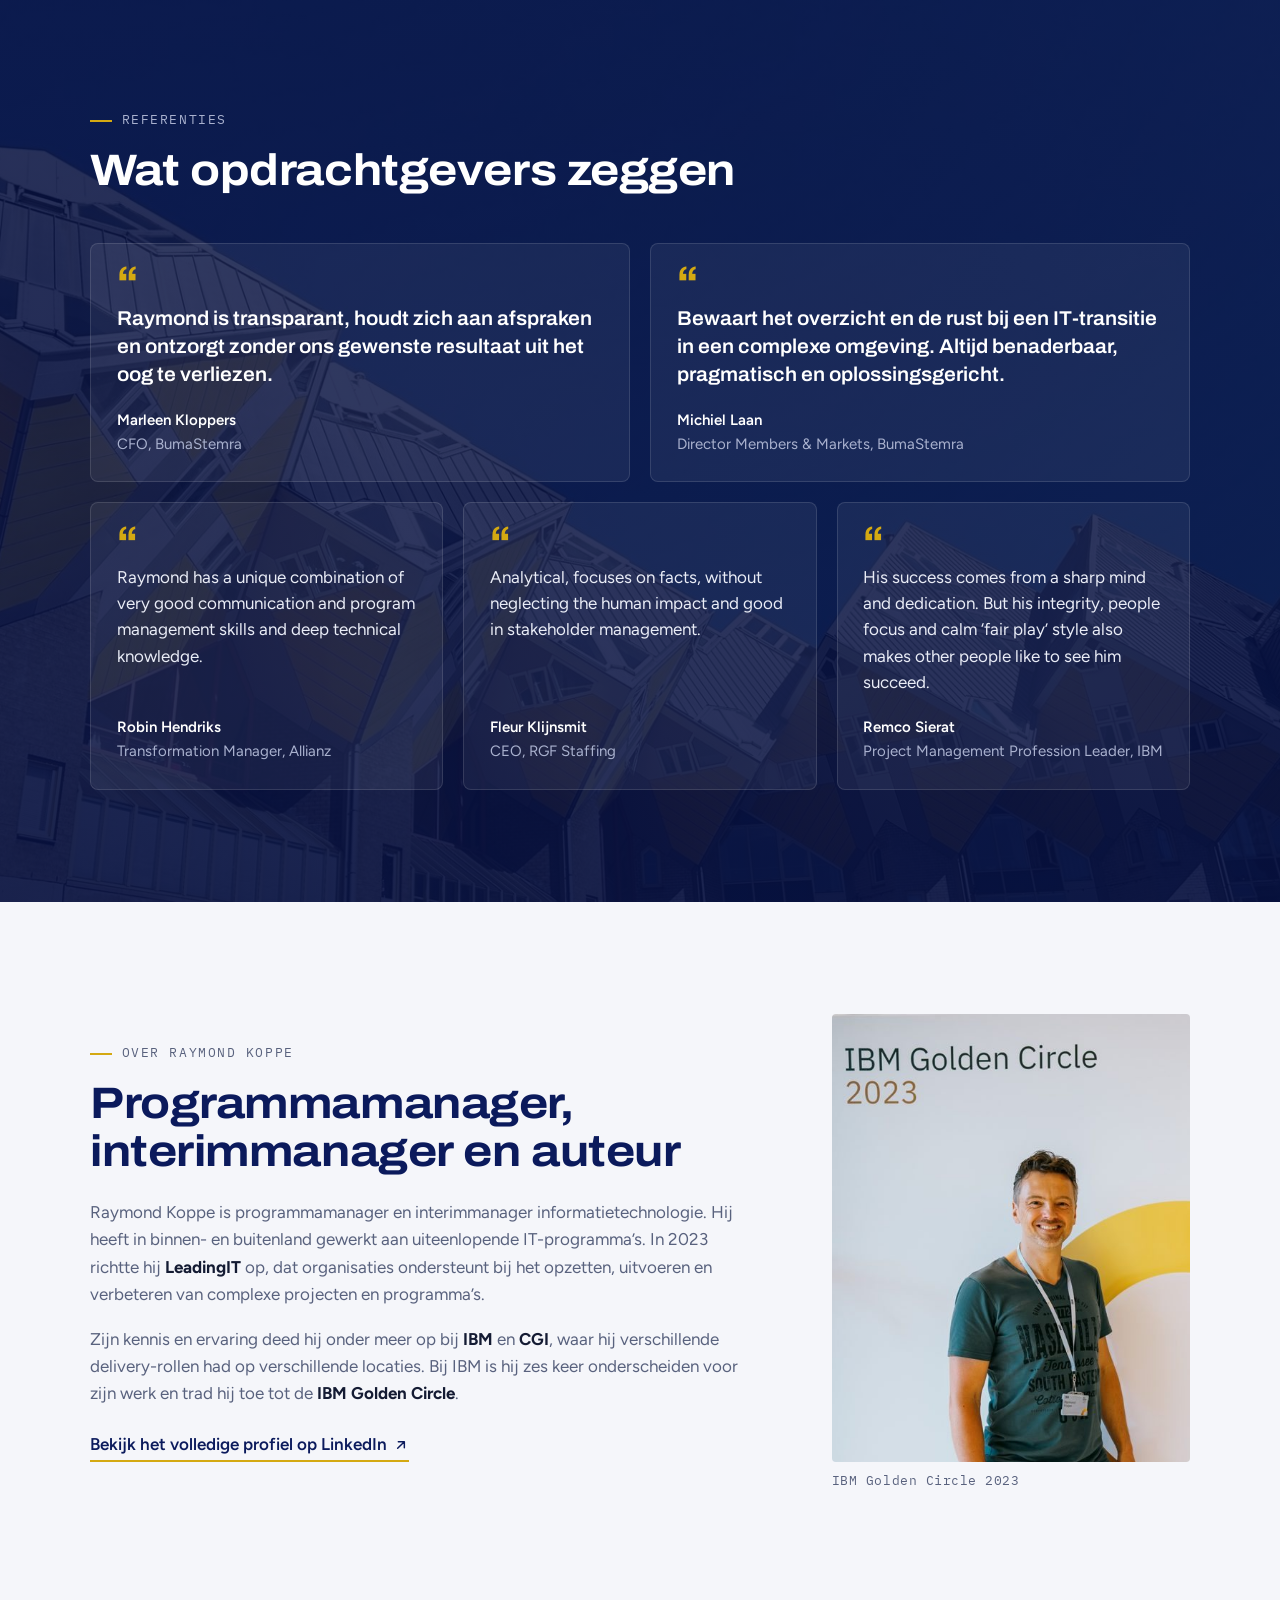
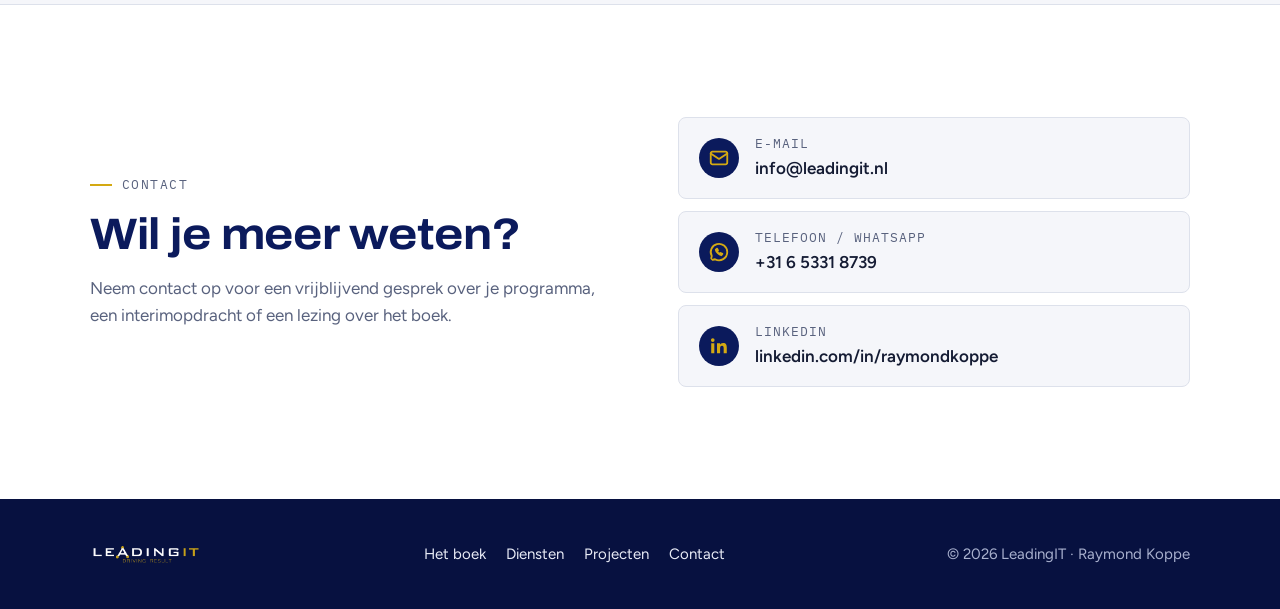
==== commit c0930e4e: "Add files via upload" ====
--- a/index.html
+++ b/index.html
@@ -63,8 +63,6 @@
               <svg width="18" height="18" viewBox="0 0 24 24" fill="none" stroke="currentColor" stroke-width="2.2" stroke-linecap="round" stroke-linejoin="round" aria-hidden="true"><path d="M5 12h14M13 6l6 6-6 6"/></svg></a>
             <a href="nl/boek/" class="btn btn-ghost">Over het boek</a>
           </div>
-          <a class="edition-link" href="en/book/" hreflang="en"><span lang="en">English edition (premium softcover): <i>Loosen the Grip, Hold the Course</i></span>
-            <svg width="14" height="14" viewBox="0 0 24 24" fill="none" stroke="currentColor" stroke-width="2.2" stroke-linecap="round" stroke-linejoin="round" aria-hidden="true"><path d="M5 12h14M13 6l6 6-6 6"/></svg></a>
         </div>
       </div>
       <div class="cover-stage">
@@ -224,7 +222,7 @@
   <div class="wrap">
     <a href="./"><img src="images/LeadingIT-licht.png" alt="LeadingIT" width="800" height="214"></a>
     <nav aria-label="Footer">
-      <a href="nl/boek/">Het boek</a><a href="en/book/" hreflang="en" lang="en">English edition</a><a href="#diensten">Diensten</a><a href="#projecten">Projecten</a><a href="#contact">Contact</a>
+      <a href="nl/boek/">Het boek</a><a href="#diensten">Diensten</a><a href="#projecten">Projecten</a><a href="#contact">Contact</a>
     </nav>
     <span>© <span id="year">2026</span> LeadingIT · Raymond Koppe</span>
   </div>
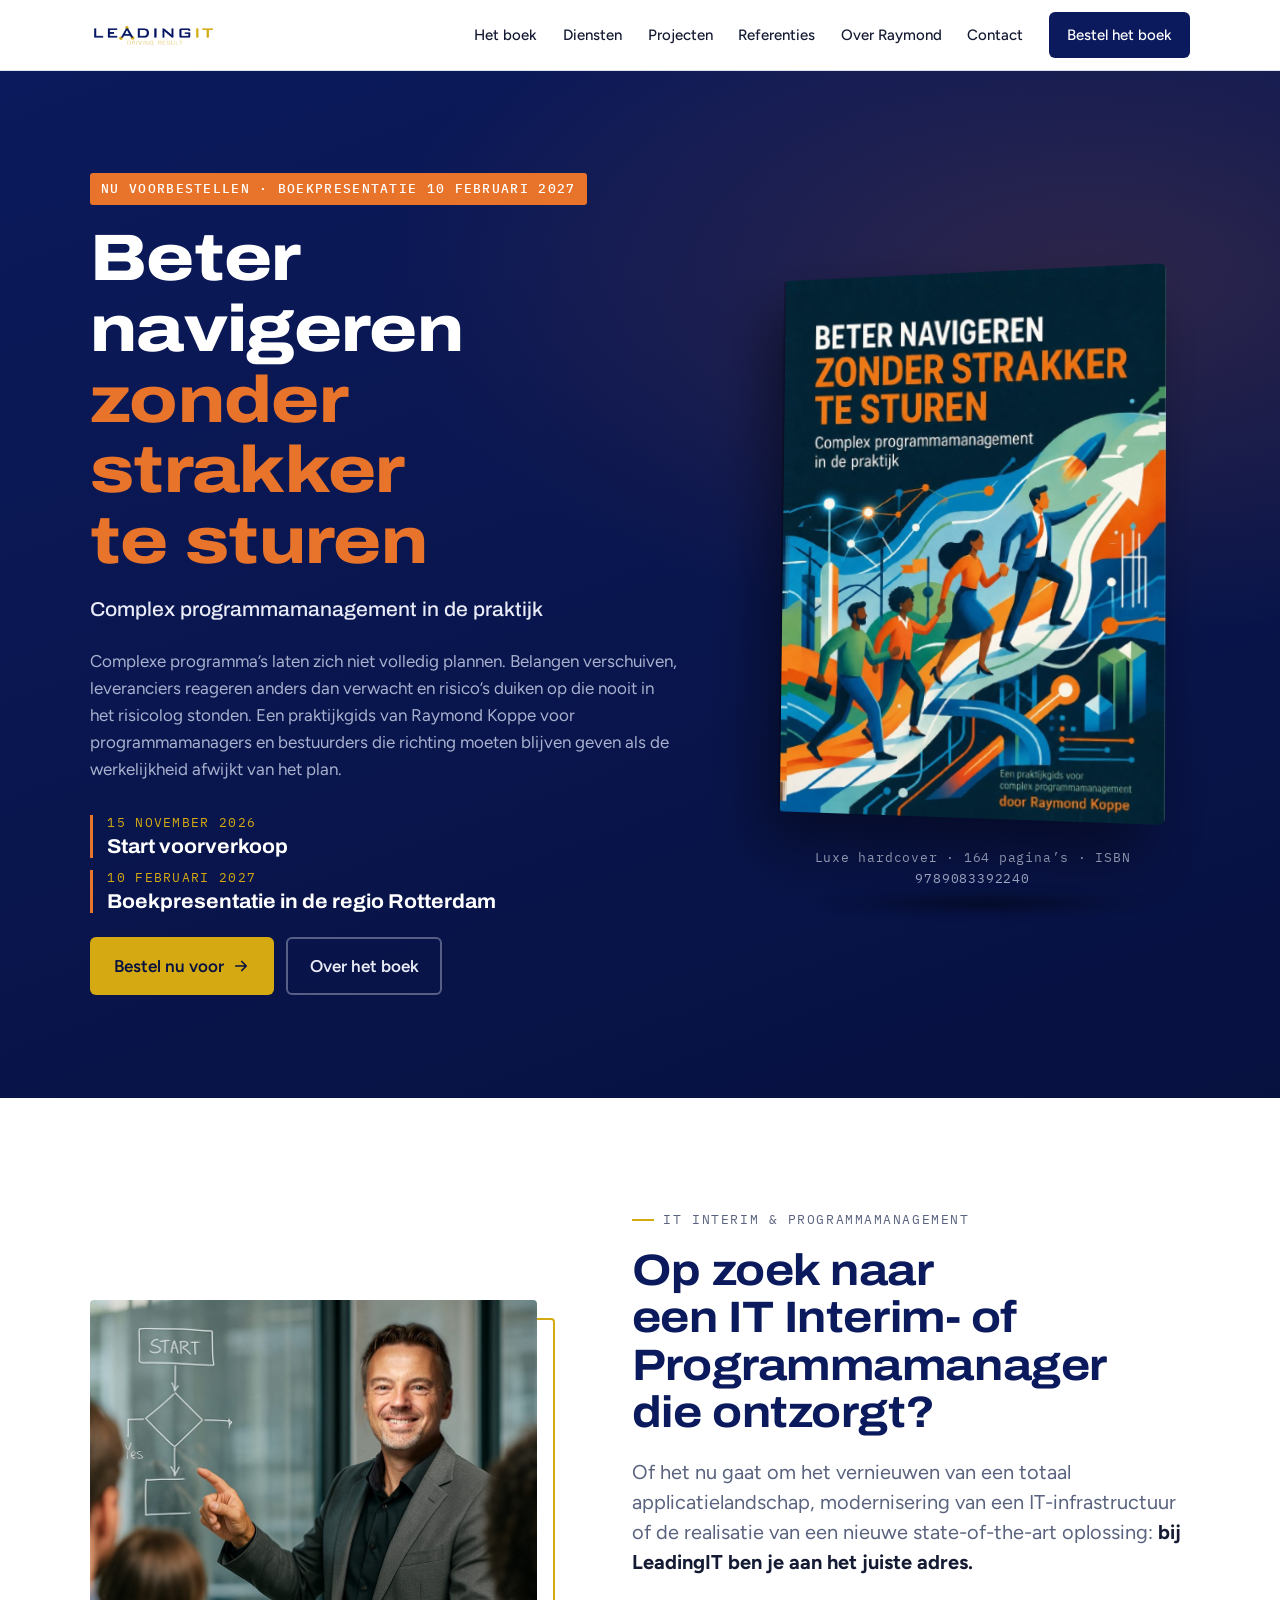
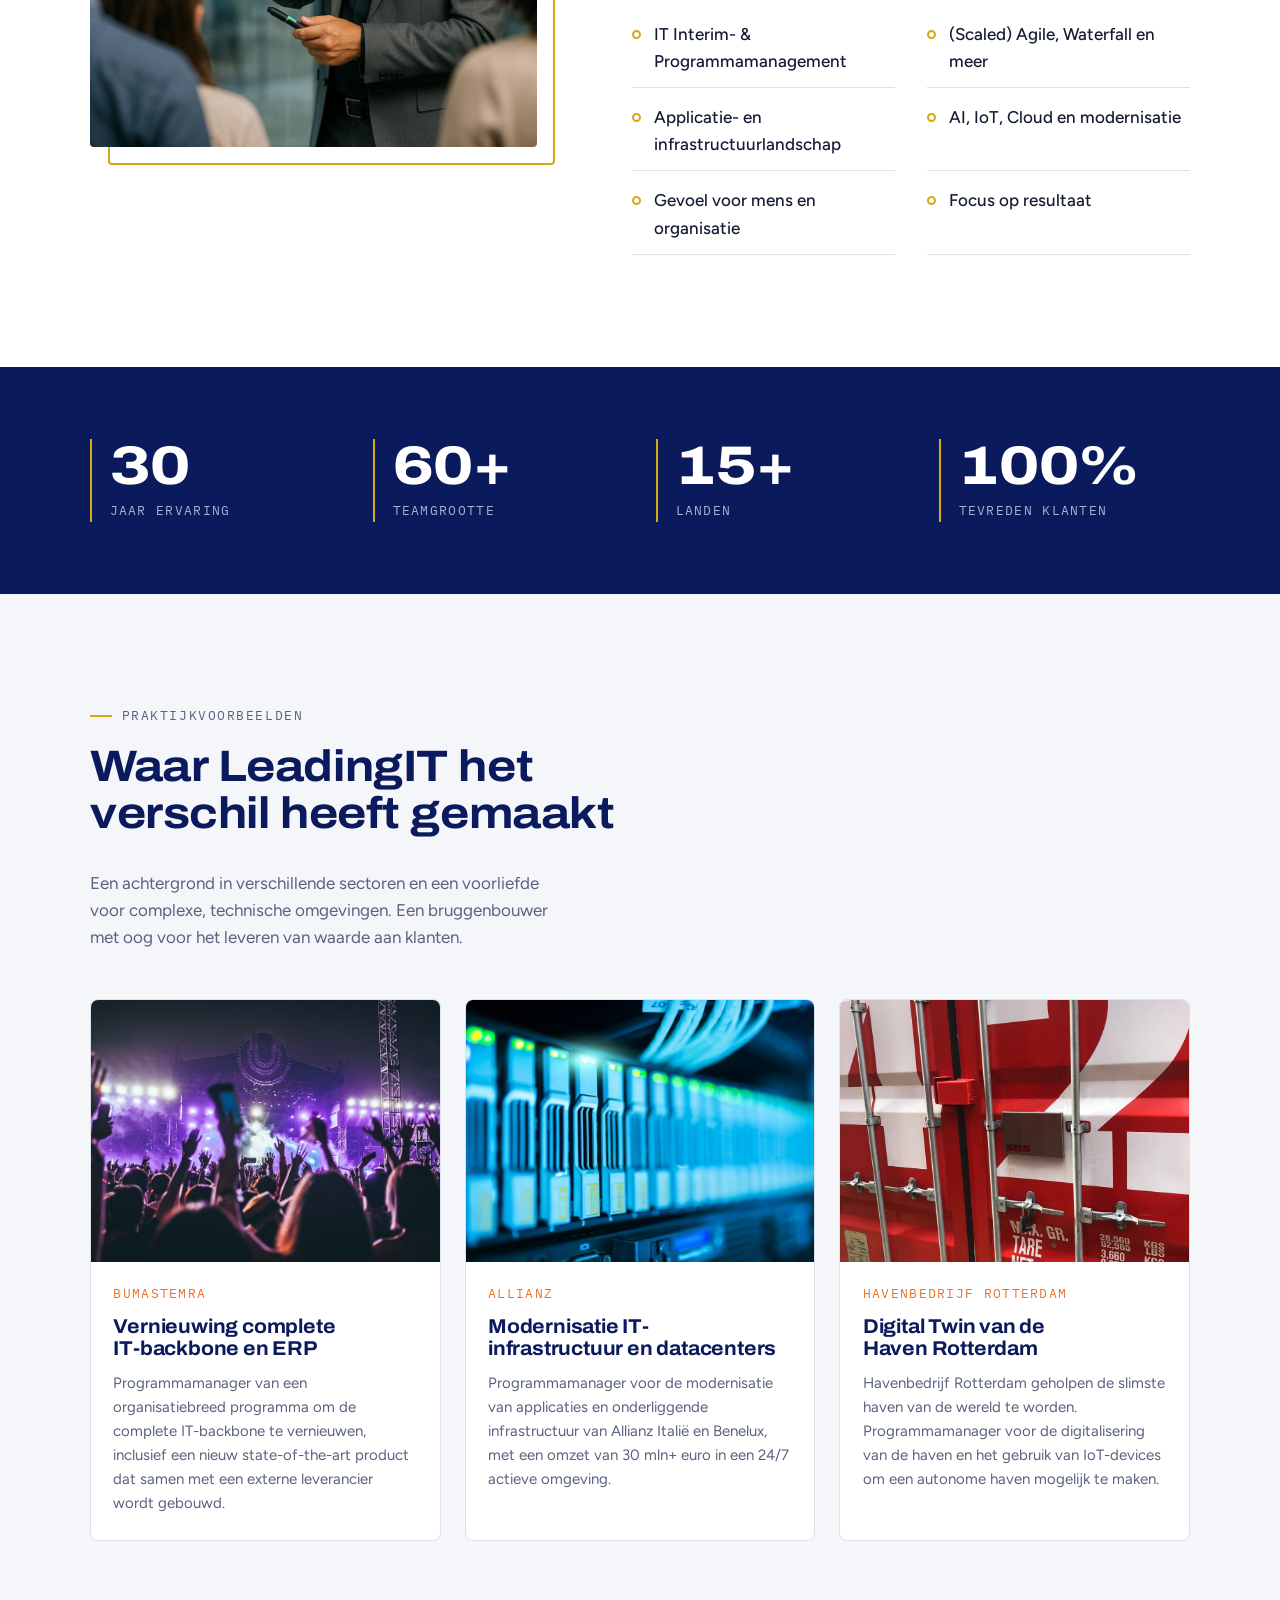
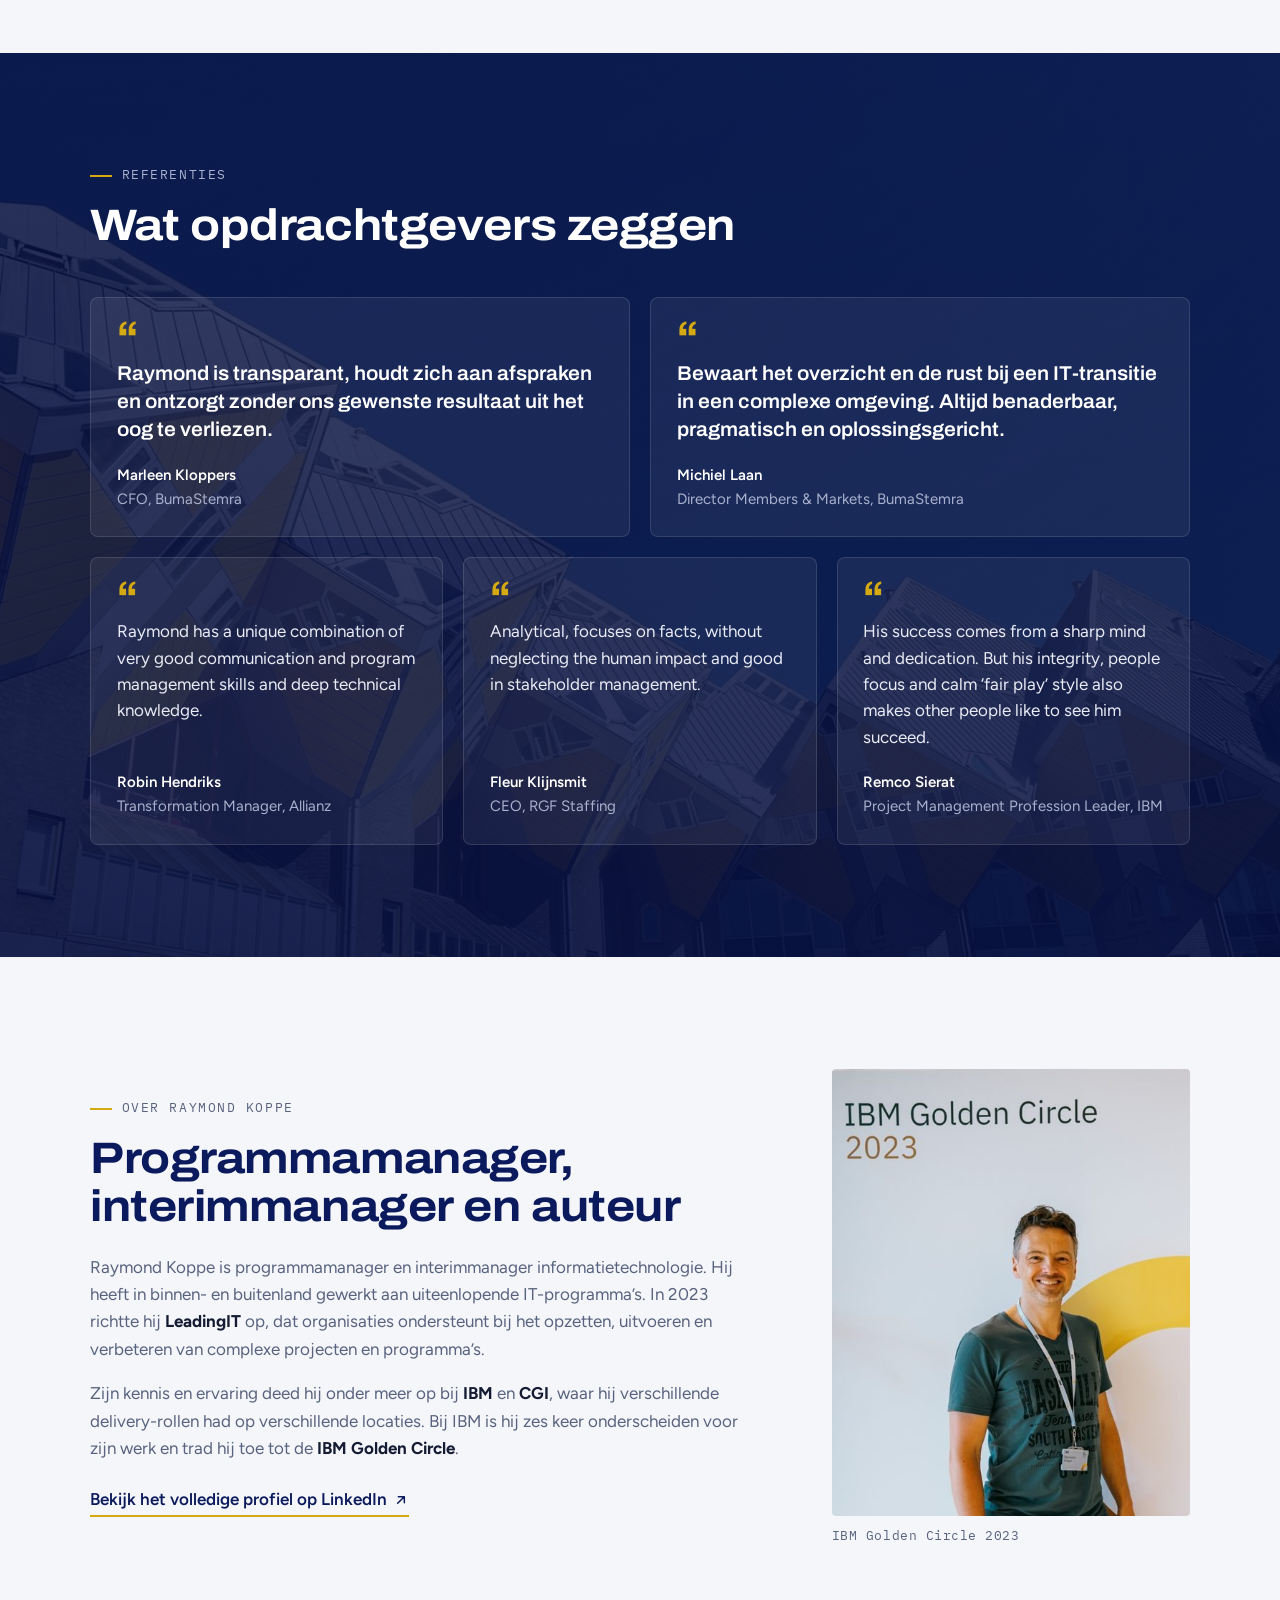
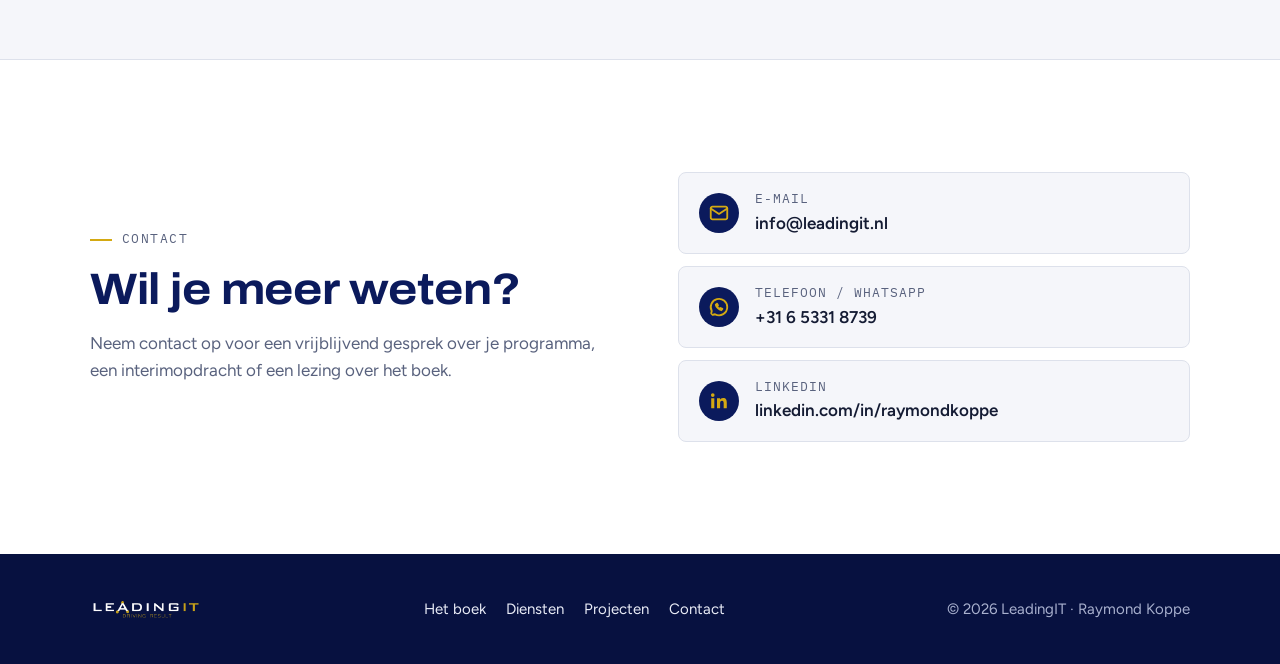
==== commit 4689465e: "Add files via upload" ====
--- a/index.html
+++ b/index.html
@@ -6,8 +6,8 @@
 <title>LeadingIT – IT Interim- en Programmamanagement</title>
 <meta name="description" content="LeadingIT – IT Interim- en Programmamanagement door Raymond Koppe. Nieuw boek: Beter navigeren zonder strakker te sturen.">
 <meta name="theme-color" content="#0B1A5C">
-<link rel="icon" type="image/png" href="/favicon.png">
-<link rel="apple-touch-icon" href="/favicon.png">
+<link rel="icon" type="image/png" href="/favicon.png?v=2">
+<link rel="apple-touch-icon" href="/apple-touch-icon.png?v=2">
 <meta property="og:title" content="LeadingIT – IT Interim- en Programmamanagement">
 <meta property="og:description" content="Programmamanagement voor complexe IT-omgevingen door Raymond Koppe. Nieuw: het boek Beter navigeren zonder strakker te sturen.">
 <meta property="og:image" content="https://www.leadingit.nl/images/boek-omslag.jpg">
@@ -56,7 +56,7 @@
         <div class="hero-meta">
           <ul class="milestones" aria-label="Planning">
             <li><span>15 november 2026</span>Start voorverkoop</li>
-            <li><span>10 februari 2027</span>Boekpresentatie in Rotterdam</li>
+            <li><span>10 februari 2027</span>Boekpresentatie in de regio Rotterdam</li>
           </ul>
           <div class="hero-ctas">
             <a href="nl/boek/#bestellen" class="btn btn-gold">Bestel nu voor
